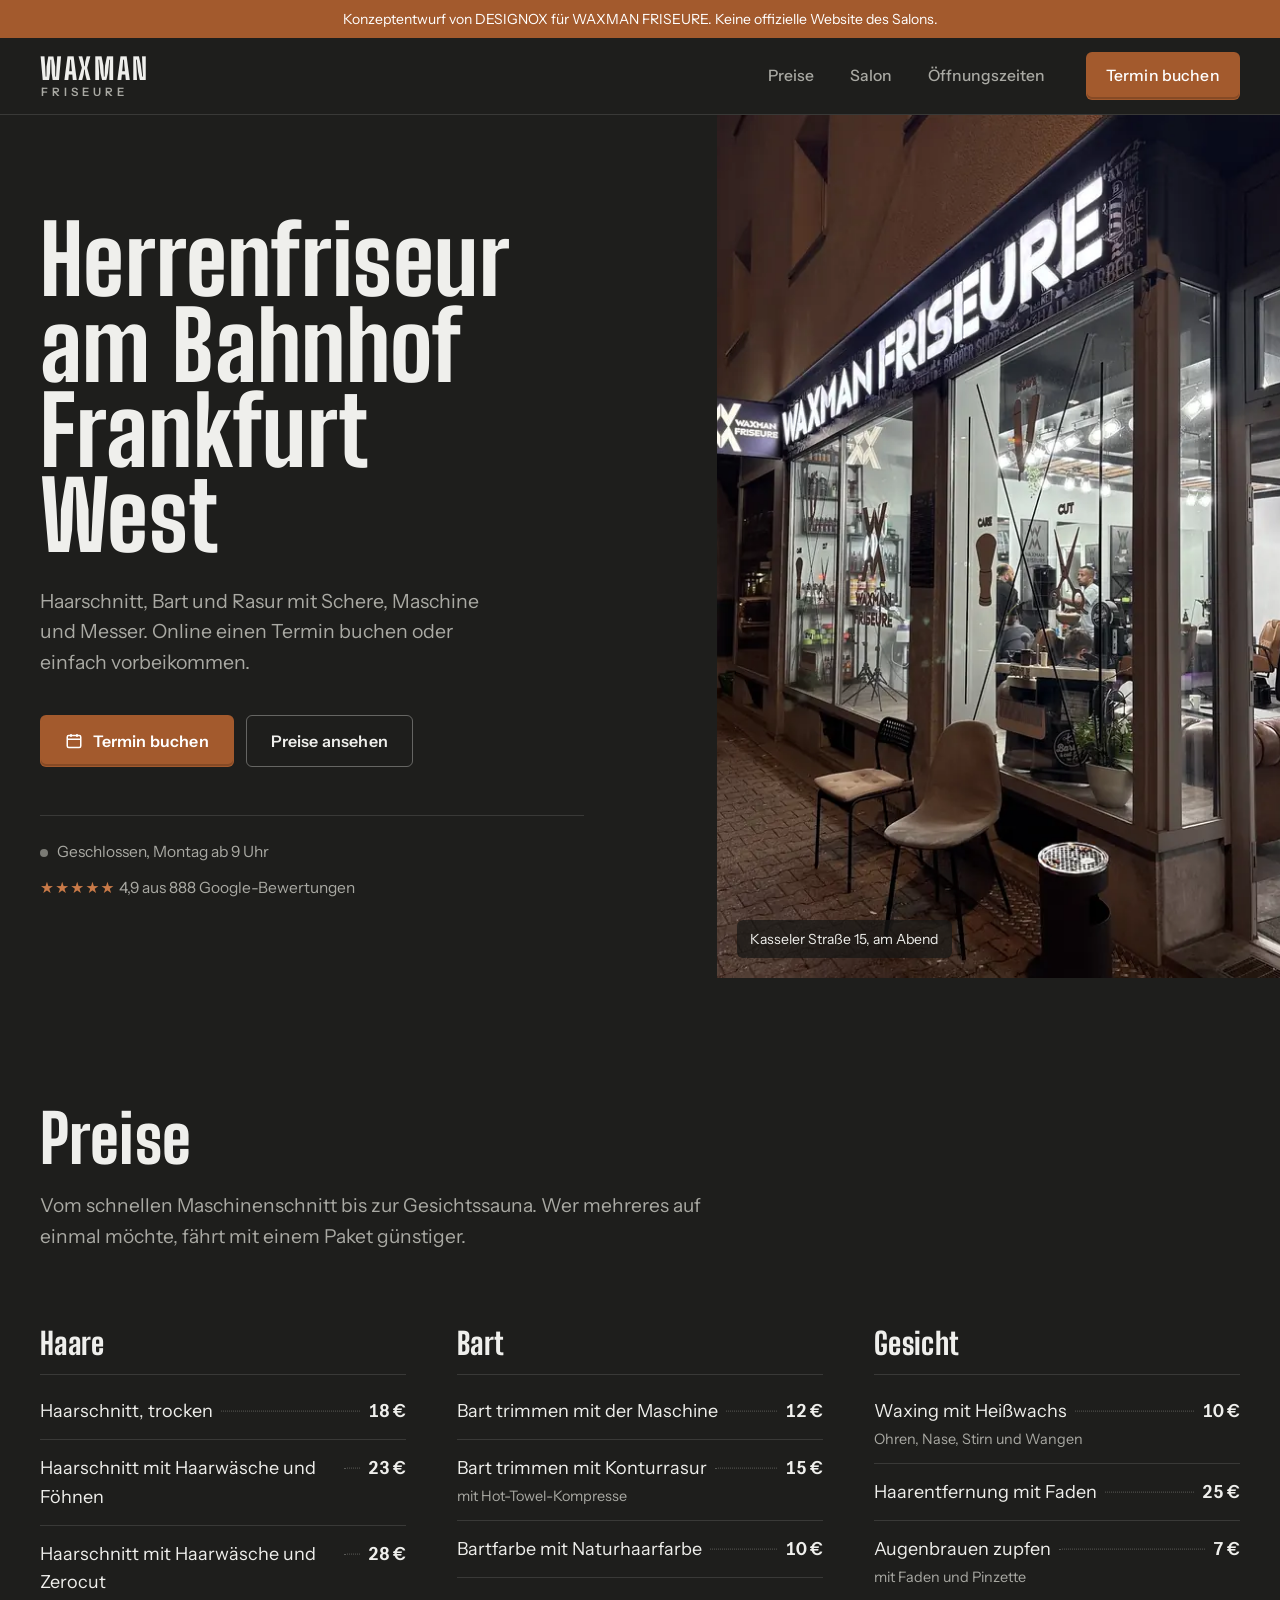
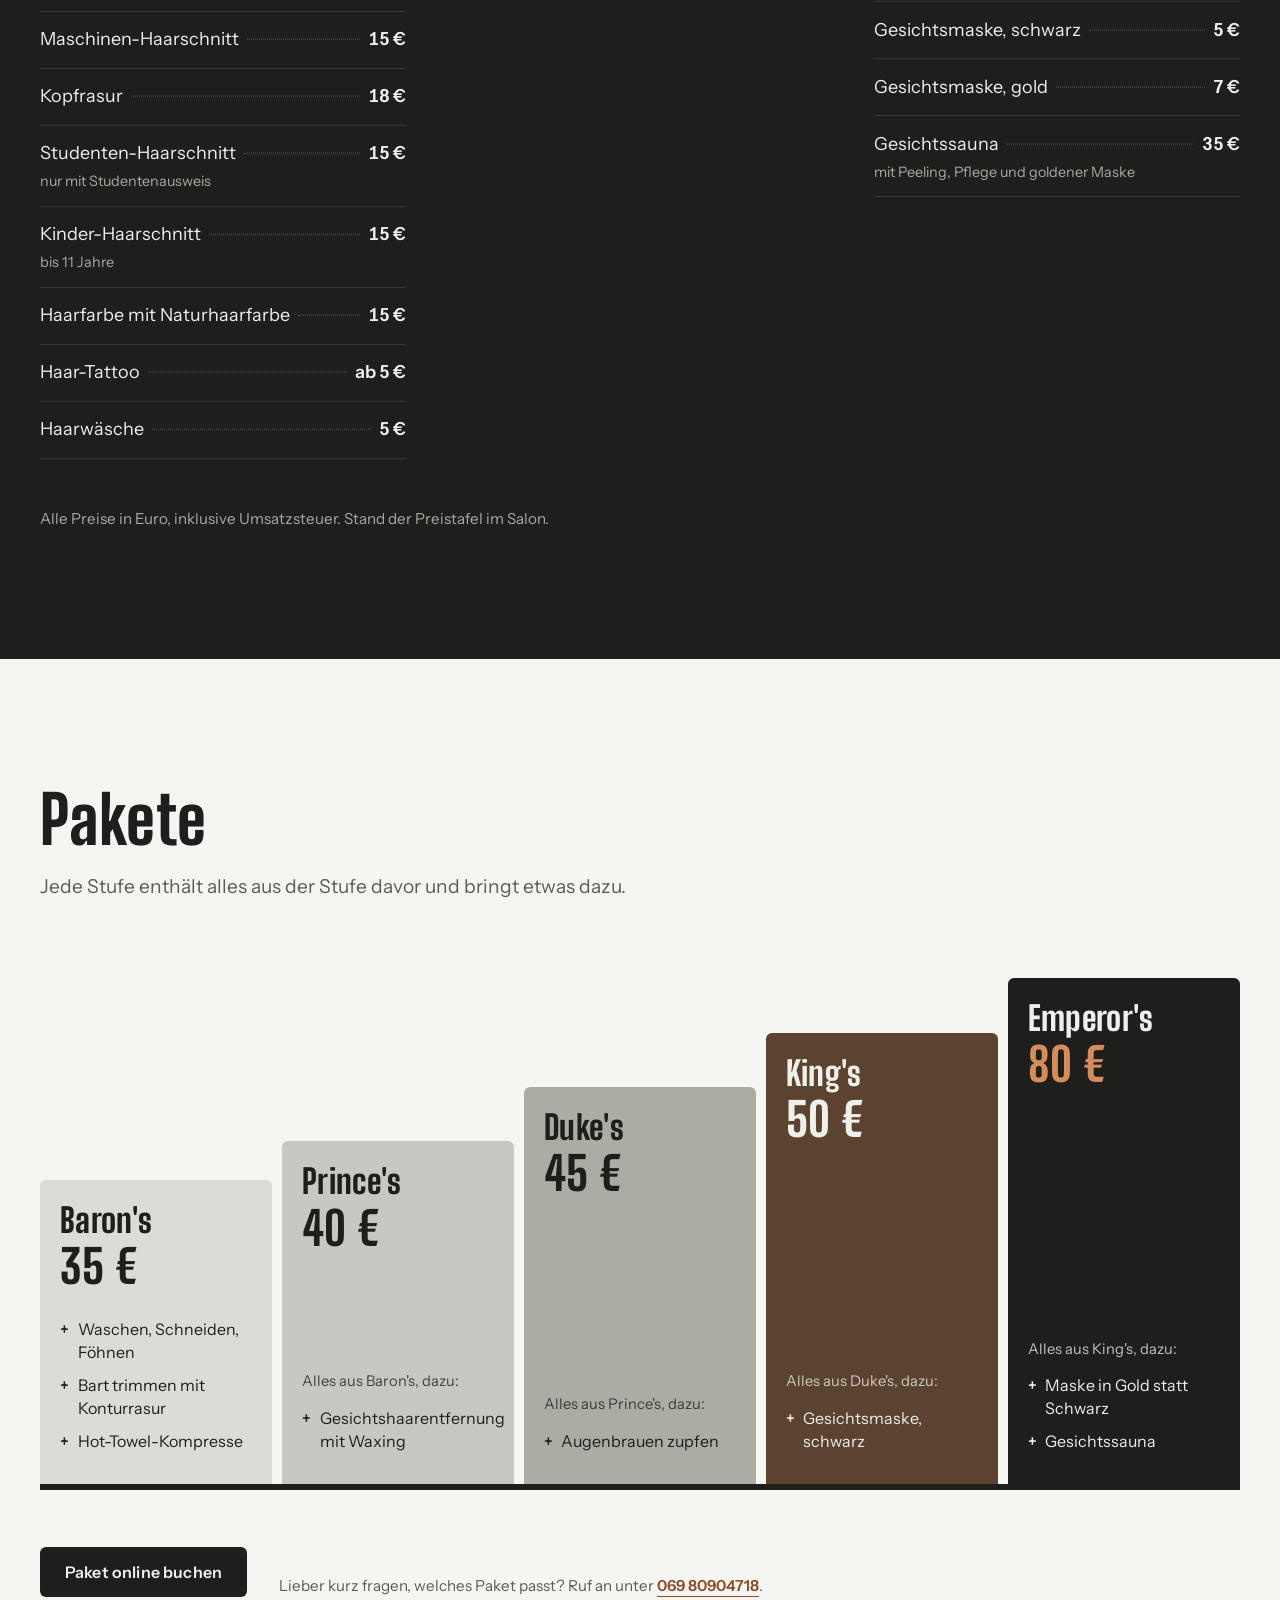
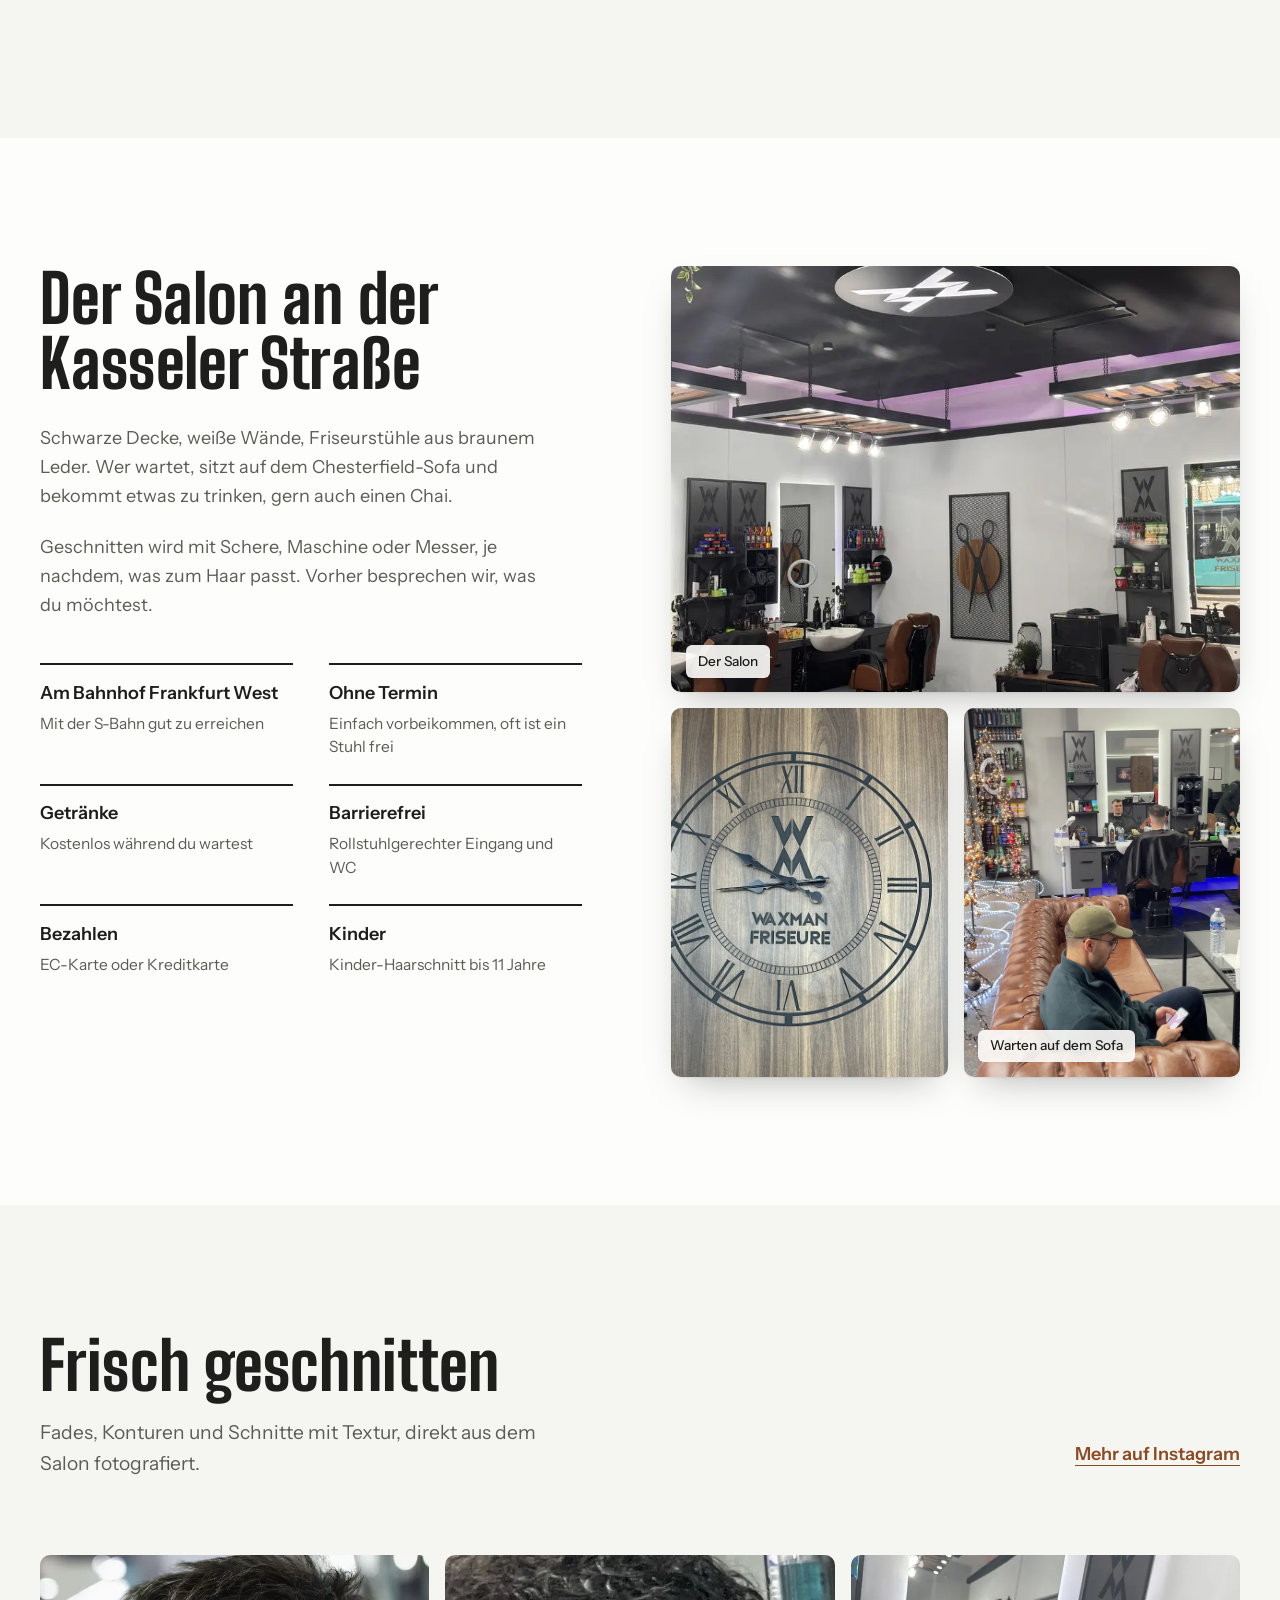
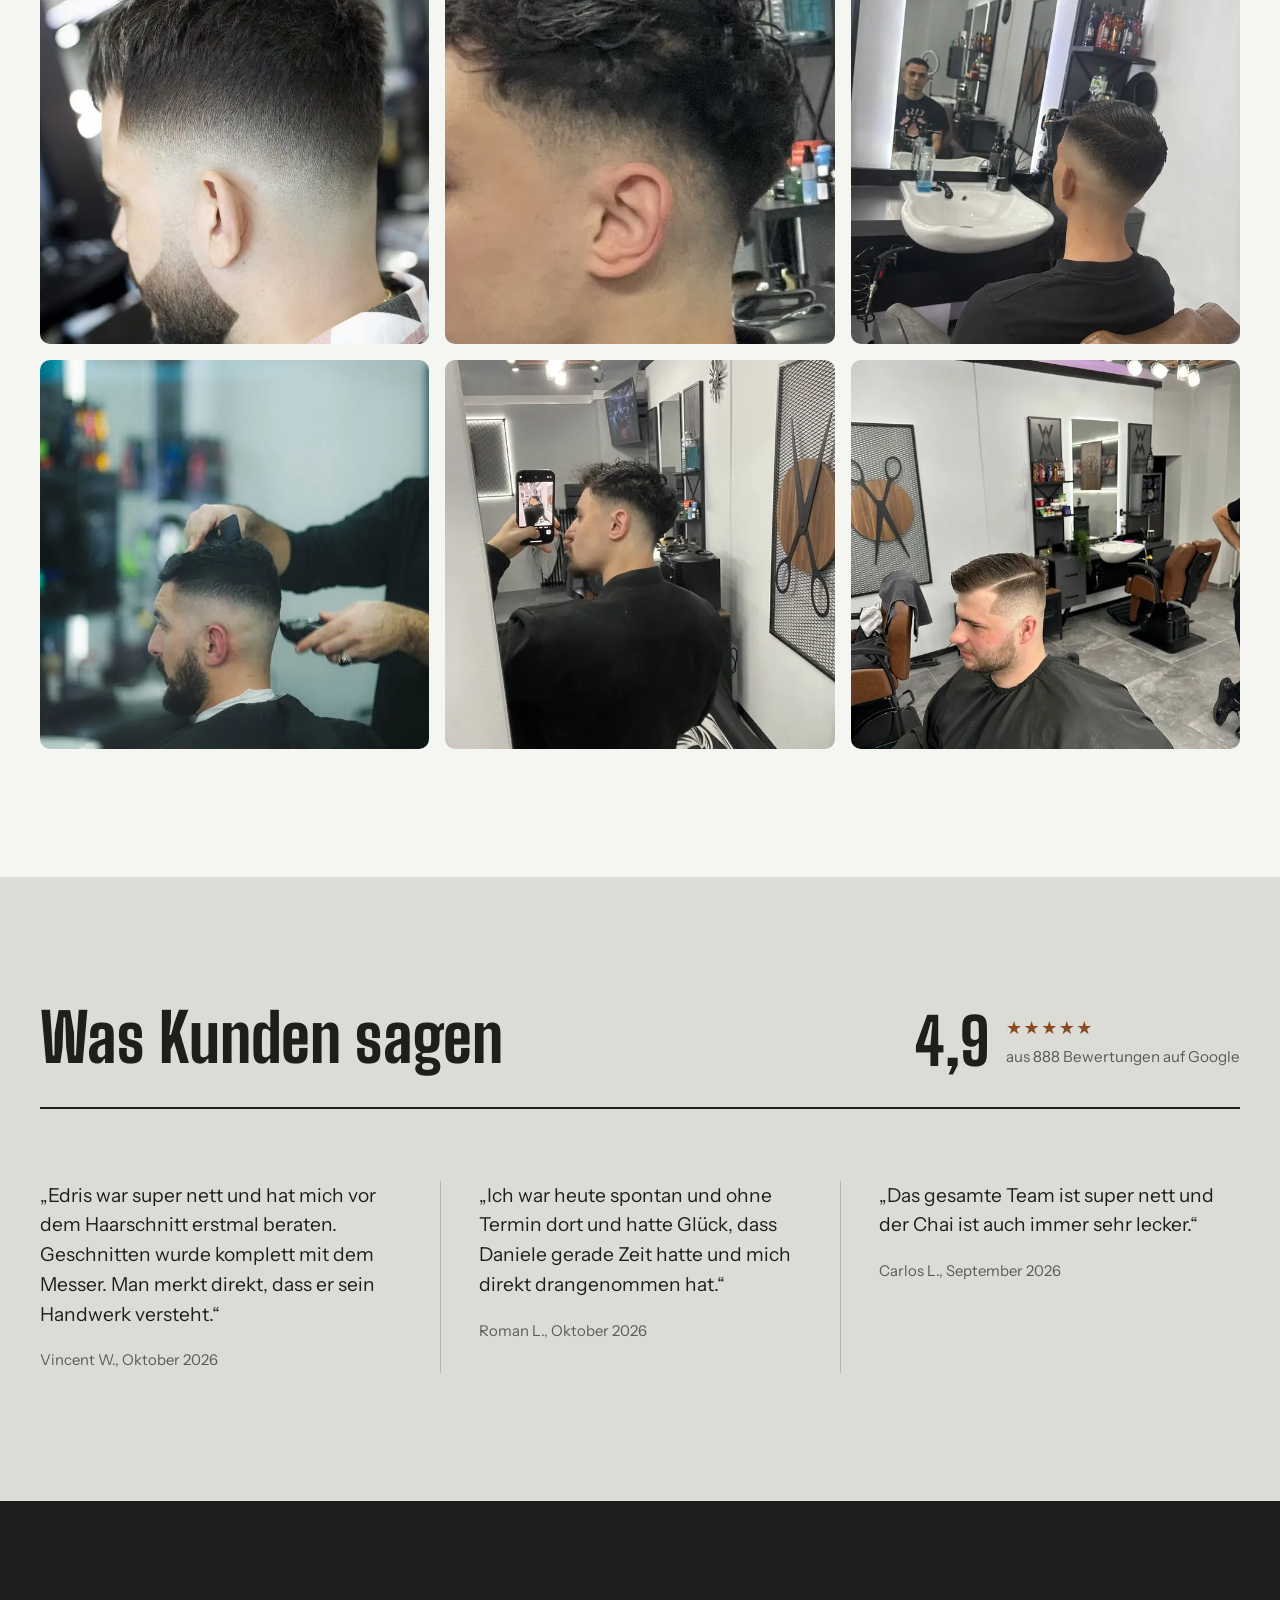
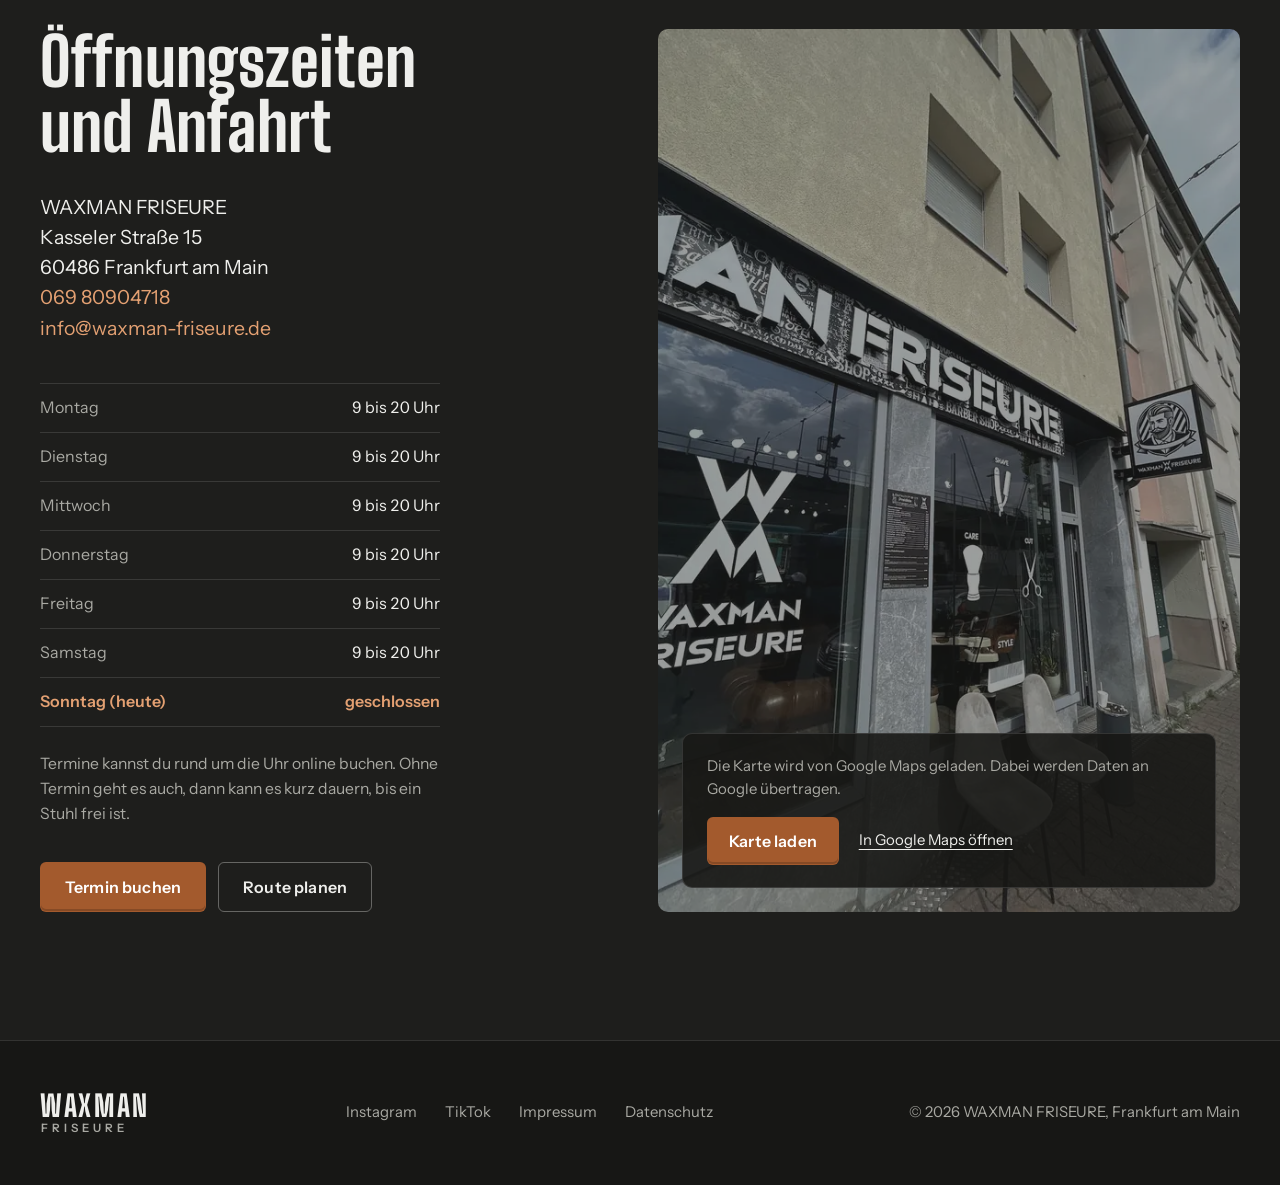
==== demos/waxman-friseure/index.html @ 52b5c256 "Add WAXMAN FRISEURE demo and route its Vercel domain Static concept site for WAXMAN FRISEURE, a men'" ====
<!doctype html>
<html lang="de">
<head>
<meta charset="utf-8">
<meta name="viewport" content="width=device-width, initial-scale=1">
<title>WAXMAN FRISEURE | Herrenfriseur am Bahnhof Frankfurt West</title>
<meta name="description" content="Herrenfriseur am Bahnhof Frankfurt West, Kasseler Straße 15: Haarschnitt, Bart und Rasur. Mo bis Sa 9 bis 20 Uhr, online buchen oder einfach vorbeikommen.">
<meta name="robots" content="noindex, nofollow">
<link rel="canonical" href="https://designox-waxman-friseure.vercel.app/">
<meta property="og:type" content="website">
<meta property="og:site_name" content="WAXMAN FRISEURE">
<meta property="og:locale" content="de_DE">
<meta property="og:url" content="https://designox-waxman-friseure.vercel.app/">
<meta property="og:title" content="WAXMAN FRISEURE Frankfurt">
<meta property="og:description" content="Herrenfriseur am Bahnhof Frankfurt West. Haarschnitt, Bart und Rasur, Mo bis Sa 9 bis 20 Uhr.">
<meta property="og:image" content="https://designox-waxman-friseure.vercel.app/img/og-image.jpg">
<meta property="og:image:width" content="1200">
<meta property="og:image:height" content="630">
<meta property="og:image:alt" content="Innenraum des Salons mit schwarzer Decke, weißen Wänden und Friseurstühlen aus braunem Leder">
<meta name="twitter:card" content="summary_large_image">
<meta name="twitter:title" content="WAXMAN FRISEURE Frankfurt">
<meta name="twitter:description" content="Herrenfriseur am Bahnhof Frankfurt West. Haarschnitt, Bart und Rasur, Mo bis Sa 9 bis 20 Uhr.">
<meta name="twitter:image" content="https://designox-waxman-friseure.vercel.app/img/og-image.jpg">
<meta name="theme-color" content="#1e1e1c">
<meta name="format-detection" content="telephone=yes">
<link rel="icon" href="data:image/svg+xml,%3Csvg xmlns='http://www.w3.org/2000/svg' viewBox='0 0 64 64'%3E%3Crect width='64' height='64' rx='10' fill='%231e1e1c'/%3E%3Cpath d='M14 18l9 28 9-22 9 22 9-28' fill='none' stroke='%23fdfdfb' stroke-width='5' stroke-linejoin='round'/%3E%3C/svg%3E">
<link rel="preload" as="image" type="image/webp" imagesrcset="img/hero-700.webp 700w, img/hero.webp 1200w" imagesizes="(max-width: 980px) 100vw, 46vw" fetchpriority="high">
<link rel="preload" href="fonts/big-shoulders-display-latin.woff2" as="font" type="font/woff2" crossorigin>
<link rel="preload" href="fonts/instrument-sans-latin.woff2" as="font" type="font/woff2" crossorigin>
<link rel="stylesheet" href="fonts/fonts.css">
<script type="application/ld+json">
{
  "@context": "https://schema.org",
  "@type": "HairSalon",
  "@id": "https://designox-waxman-friseure.vercel.app/#salon",
  "name": "WAXMAN FRISEURE",
  "description": "Herrenfriseur am Bahnhof Frankfurt West: Haarschnitt, Bart, Rasur und Gesichtspflege.",
  "url": "https://designox-waxman-friseure.vercel.app/",
  "image": [
    "https://designox-waxman-friseure.vercel.app/img/og-image.jpg",
    "https://designox-waxman-friseure.vercel.app/img/hero.jpg",
    "https://designox-waxman-friseure.vercel.app/img/salon.jpg"
  ],
  "telephone": "+49 69 80904718",
  "email": "info@waxman-friseure.de",
  "priceRange": "5-80 €",
  "currenciesAccepted": "EUR",
  "paymentAccepted": "EC-Karte, Kreditkarte",
  "address": {
    "@type": "PostalAddress",
    "streetAddress": "Kasseler Straße 15",
    "postalCode": "60486",
    "addressLocality": "Frankfurt am Main",
    "addressRegion": "Hessen",
    "addressCountry": "DE"
  },
  "geo": {
    "@type": "GeoCoordinates",
    "latitude": 50.1190004,
    "longitude": 8.6408383
  },
  "hasMap": "https://www.google.com/maps/search/?api=1&query=WAXMAN%20FRISEURE%20Frankfurt&query_place_id=ChIJjbddt_gJvUcRUvY_NK0J-Qg",
  "sameAs": [
    "https://www.instagram.com/waxman_friseure_ffm",
    "https://www.tiktok.com/@waxman.friseure"
  ],
  "potentialAction": {
    "@type": "ReserveAction",
    "target": "https://buchung.treatwell.de/ort/462765/menue/",
    "name": "Termin buchen"
  },
  "openingHoursSpecification": [
    {
      "@type": "OpeningHoursSpecification",
      "dayOfWeek": ["Monday", "Tuesday", "Wednesday", "Thursday", "Friday", "Saturday"],
      "opens": "09:00",
      "closes": "20:00"
    }
  ],
  "amenityFeature": [
    { "@type": "LocationFeatureSpecification", "name": "Rollstuhlgerechter Eingang", "value": true },
    { "@type": "LocationFeatureSpecification", "name": "Rollstuhlgerechtes WC", "value": true },
    { "@type": "LocationFeatureSpecification", "name": "Kostenlose Getränke", "value": true }
  ],
  "hasOfferCatalog": {
    "@type": "OfferCatalog",
    "name": "Pakete",
    "itemListElement": [
      { "@type": "Offer", "name": "Baron's", "price": "35.00", "priceCurrency": "EUR", "description": "Waschen, Schneiden, Föhnen, Bart trimmen mit Konturrasur, Hot-Towel-Kompresse" },
      { "@type": "Offer", "name": "Prince's", "price": "40.00", "priceCurrency": "EUR", "description": "Baron's und Gesichtshaarentfernung mit Waxing" },
      { "@type": "Offer", "name": "Duke's", "price": "45.00", "priceCurrency": "EUR", "description": "Prince's und Augenbrauen zupfen" },
      { "@type": "Offer", "name": "King's", "price": "50.00", "priceCurrency": "EUR", "description": "Duke's und Gesichtsmaske schwarz" },
      { "@type": "Offer", "name": "Emperor's", "price": "80.00", "priceCurrency": "EUR", "description": "King's mit goldener Gesichtsmaske und Gesichtssauna" }
    ]
  }
}
</script>
<style>
:root{
  --black:#1e1e1c;      /* matte Decke und Theke */
  --black-2:#292926;
  --black-deep:#171715;
  --wall:#f5f5f2;       /* weiße Wände */
  --white:#fdfdfb;
  --tile:#dcdcd7;       /* Betonfliesen am Boden */
  --tile-2:#c8c8c2;
  --tile-3:#acaca5;
  --walnut:#5b4330;     /* Holzuhr an der Wand */
  --cognac:#a35a2d;     /* Lederstühle */
  --cognac-hover:#8e4d25;
  --cognac-text:#8a4a22;
  --text:#1e1e1c;
  --muted:#5c5c57;
  --on-dark:#efefec;
  --on-dark-muted:#a9a9a3;
  --line:rgba(30,30,28,.13);
  --line-dark:rgba(239,239,236,.13);

  --r:6px; --r-l:10px;
  --wrap:1200px;
  --header:76px;
  --shadow-photo:0 1px 2px rgba(20,20,18,.06),0 16px 36px -16px rgba(20,20,18,.34);

  --display:"Big Shoulders Display","Arial Narrow","Roboto Condensed",sans-serif;
  --sans:"Instrument Sans",system-ui,-apple-system,"Segoe UI",sans-serif;
}
*,*::before,*::after{box-sizing:border-box}
html{scroll-behavior:smooth;-webkit-text-size-adjust:100%}
@media (prefers-reduced-motion:reduce){html{scroll-behavior:auto}}
[id]{scroll-margin-top:var(--header)}
body{margin:0;background:var(--wall);color:var(--text);font-family:var(--sans);font-size:1.125rem;line-height:1.6;-webkit-font-smoothing:antialiased;-moz-osx-font-smoothing:grayscale;text-rendering:optimizeLegibility}
img{display:block;max-width:100%;height:auto}
picture{display:contents}
a{color:inherit}
:focus-visible{outline:2px solid var(--cognac);outline-offset:3px;border-radius:3px}
main:focus{outline:none}
.wrap{width:min(var(--wrap),100% - 2.5rem);margin-inline:auto}
h1,h2,h3{font-family:var(--display);font-weight:800;margin:0;text-wrap:balance}
h2{font-size:clamp(2.75rem,5.2vw,4.25rem);line-height:.98;letter-spacing:.002em}
h3{font-size:1.9rem;line-height:1;letter-spacing:.01em}
p{margin:0;text-wrap:pretty}
.skip{position:absolute;left:-999px;top:0;background:var(--cognac);color:#fff;padding:.6rem 1rem;z-index:100;border-radius:var(--r)}
.skip:focus{left:1rem;top:1rem}

/* Buttons */
.btn{display:inline-flex;align-items:center;justify-content:center;min-height:48px;gap:.6rem;font:600 1rem/1 var(--sans);letter-spacing:.01em;padding:1rem 1.5rem;border-radius:var(--r);text-decoration:none;border:1px solid transparent;cursor:pointer;transition:background-color .2s,border-color .2s}
.btn svg{width:18px;height:18px;flex:none}
.btn:active{transform:translateY(1px)}
.btn-cognac{background:var(--cognac);color:#fff;box-shadow:inset 0 -2px 0 rgba(0,0,0,.18)}
.btn-cognac:hover{background:var(--cognac-hover)}
.btn-line{border-color:rgba(239,239,236,.34);color:var(--on-dark)}
.btn-line:hover{border-color:rgba(239,239,236,.75);background:rgba(255,255,255,.05)}
.btn-dark{background:var(--black);color:var(--on-dark)}
.btn-dark:hover{background:var(--black-2)}

/* Header */
.site-header{position:sticky;top:0;z-index:50;background:var(--black);color:var(--on-dark);border-bottom:1px solid var(--line-dark)}
.site-header .wrap{display:flex;align-items:center;justify-content:space-between;gap:1rem;height:var(--header)}
.wordmark{display:inline-flex;flex-direction:column;justify-content:center;min-height:48px;text-decoration:none;line-height:1}
.wordmark b{font-family:var(--display);font-weight:800;font-size:1.85rem;letter-spacing:.09em}
.wordmark span{font-size:.72rem;font-weight:600;letter-spacing:.34em;color:var(--on-dark-muted);margin-top:.2rem;padding-left:.1em}
.nav{display:flex;align-items:center;gap:2.25rem}
.nav a{text-decoration:none;font-weight:500;font-size:.98rem;color:var(--on-dark-muted);transition:color .2s}
.nav a:hover{color:var(--on-dark)}
.nav .btn{color:#fff;padding:.8rem 1.2rem;margin-left:.3rem}
.menu-toggle{display:none;background:none;border:1px solid rgba(239,239,236,.34);color:var(--on-dark);font:500 1rem var(--sans);padding:.55rem 1rem;border-radius:var(--r);cursor:pointer}

/* Hero */
.hero{background:var(--black);color:var(--on-dark);overflow:hidden}
.hero-grid{display:grid;grid-template-columns:1.12fr .88fr;min-height:min(calc(100vh - var(--header)),820px)}
.hero-copy{display:flex;flex-direction:column;justify-content:center;padding:clamp(4rem,8vw,7rem) clamp(1.25rem,5vw,4.5rem) clamp(3.5rem,6vw,5rem) max(1.25rem,calc((100vw - var(--wrap))/2))}
.hero h1{font-size:clamp(3.6rem,7.4vw,6.6rem);line-height:.9;letter-spacing:.004em;max-width:11ch}
.hero-lead{color:var(--on-dark-muted);font-size:1.22rem;line-height:1.55;max-width:34ch;margin-top:1.75rem}
.hero-actions{display:flex;flex-wrap:wrap;gap:.75rem;margin-top:2.4rem}
.hero-meta{display:flex;flex-wrap:wrap;gap:.7rem 2rem;font-size:.97rem;color:var(--on-dark-muted);margin-top:3rem;padding-top:1.5rem;border-top:1px solid var(--line-dark);max-width:34rem}
.status{display:inline-flex;align-items:center;gap:.55rem}
.status::before{content:"";width:8px;height:8px;border-radius:50%;background:#7b7b75}
.status.is-open::before{background:#86c67f;box-shadow:0 0 0 4px rgba(134,198,127,.16)}
.stars{color:#c97a48;letter-spacing:.08em}
.hero-media{position:relative;margin:0;min-height:460px}
.hero-media img{position:absolute;inset:0;width:100%;height:100%;object-fit:cover;object-position:50% 45%}
.hero-media figcaption{position:absolute;left:1.25rem;bottom:1.25rem;z-index:1;background:rgba(23,23,21,.72);color:var(--on-dark);font-size:.875rem;padding:.5rem .85rem;border-radius:var(--r)}
@media (prefers-reduced-motion:no-preference){
  .hero-media img{animation:reveal 1.2s cubic-bezier(.2,.7,.1,1) both}
  @keyframes reveal{from{clip-path:inset(100% 0 0 0)}to{clip-path:inset(0 0 0 0)}}
}

/* Sections */
.section{padding-block:clamp(5.5rem,10vw,8.5rem)}
.section-head{max-width:44rem;margin-bottom:clamp(3rem,6vw,4.75rem)}
.section-head p{color:var(--muted);font-size:1.2rem;line-height:1.6;margin-top:1.2rem;max-width:40em}

/* Preise: wie die Preistafel vor der Tür */
.preise{background:var(--black);color:var(--on-dark)}
.preise .section-head p{color:var(--on-dark-muted)}
.board{display:grid;grid-template-columns:repeat(3,1fr);gap:3rem clamp(2rem,4vw,3.75rem)}
.board h3{padding-bottom:1rem;border-bottom:1px solid var(--line-dark);margin-bottom:.5rem}
.board ul{list-style:none;margin:0;padding:0}
.board li{padding:.85rem 0;border-bottom:1px solid var(--line-dark)}
.item{display:flex;align-items:baseline;gap:.5rem}
.item .dots{flex:1;border-bottom:1px dotted rgba(239,239,236,.28);transform:translateY(-.3em);min-width:1rem}
.item .price{font-variant-numeric:tabular-nums;font-weight:600;white-space:nowrap}
.board small{display:block;color:var(--on-dark-muted);font-size:.9rem;line-height:1.45;margin-top:.2rem}
.board-note{color:var(--on-dark-muted);font-size:.95rem;margin-top:3rem;max-width:60ch}

/* Pakete: jede Stufe bringt etwas dazu */
.ladder{list-style:none;margin:0;padding:0;display:grid;grid-template-columns:repeat(5,minmax(0,1fr));gap:.6rem;align-items:end;border-bottom:6px solid var(--black)}
.step{display:flex;flex-direction:column;min-height:calc(18rem + var(--i) * 3.4rem);padding:1.5rem 1.25rem 1.6rem;border-radius:var(--r) var(--r) 0 0;background:var(--bg);color:var(--fg,var(--text))}
.step:nth-child(1){--i:0;--bg:var(--tile)}
.step:nth-child(2){--i:1;--bg:var(--tile-2)}
.step:nth-child(3){--i:2;--bg:var(--tile-3)}
.step:nth-child(4){--i:3;--bg:var(--walnut);--fg:var(--on-dark)}
.step:nth-child(5){--i:4;--bg:var(--black);--fg:var(--on-dark)}
.step h3{font-size:2.1rem}
.step .amount{font-family:var(--display);font-weight:800;font-size:2.9rem;line-height:1;margin-top:.35rem;font-variant-numeric:tabular-nums}
.step:nth-child(5) .amount{color:#d58b5a}
.step .base{font-size:.92rem;line-height:1.45;margin-top:auto;padding-top:1.5rem;opacity:.78}
.step ul{list-style:none;margin:.6rem 0 0;padding:0;font-size:1rem;line-height:1.45;hyphens:auto;-webkit-hyphens:auto}
.step .amount + ul{margin-top:auto;padding-top:1.5rem}
.step li{padding:.3rem 0 .3rem 1.1rem;position:relative}
.step li::before{content:"+";position:absolute;left:0;font-weight:600}
.pakete-note{color:var(--muted);font-size:.95rem;margin-top:1.75rem;max-width:62ch}
.pakete-cta{display:flex;flex-wrap:wrap;align-items:center;gap:1rem 2rem;margin-top:2.75rem}

/* Salon */
.salon{background:var(--white)}
.salon-grid{display:grid;grid-template-columns:1fr 1.05fr;gap:clamp(3rem,7vw,6rem);align-items:start}
.salon-text{position:sticky;top:calc(var(--header) + 2.5rem)}
.salon-text > p{color:var(--muted);max-width:48ch;margin-top:1.4rem}
.salon-text > h2 + p{margin-top:1.75rem}
.facts{display:grid;grid-template-columns:1fr 1fr;gap:1.6rem 2.25rem;margin:2.75rem 0 0}
.facts div{border-top:2px solid var(--black);padding-top:.85rem}
.facts dt{font-weight:600}
.facts dd{margin:.25rem 0 0;color:var(--muted);font-size:.97rem;line-height:1.5}
.collage{display:grid;grid-template-columns:1fr 1fr;gap:1rem}
.collage figure{margin:0;border-radius:var(--r-l);overflow:hidden;position:relative;box-shadow:var(--shadow-photo)}
.collage img{width:100%;height:100%;object-fit:cover}
.collage .wide{grid-column:1/-1;aspect-ratio:4/3}
.collage .tall{aspect-ratio:3/4}
.collage figcaption{position:absolute;left:.9rem;bottom:.9rem;background:rgba(253,253,251,.9);font-size:.85rem;font-weight:500;padding:.35rem .75rem;border-radius:var(--r)}

/* Schnitte */
.schnitte .section-head{display:flex;flex-wrap:wrap;justify-content:space-between;align-items:flex-end;gap:1.5rem 3rem;max-width:none}
.schnitte .section-head > div{max-width:40rem}
.cuts{list-style:none;margin:0;padding:0;display:grid;grid-template-columns:repeat(3,1fr);gap:1rem}
.cuts li{border-radius:var(--r-l);overflow:hidden;aspect-ratio:1;background:var(--tile)}
.cuts img{width:100%;height:100%;object-fit:cover}
.text-link{display:inline-flex;align-items:center;min-height:48px;font-weight:600;color:var(--cognac-text);text-underline-offset:5px}

/* Kunden */
.kunden{background:var(--tile)}
.reviews-top{display:flex;flex-wrap:wrap;justify-content:space-between;align-items:flex-end;gap:2rem;margin-bottom:clamp(3rem,6vw,4.5rem);padding-bottom:2.25rem;border-bottom:2px solid var(--black)}
.rating{display:flex;align-items:center;gap:1rem}
.rating-score{font-family:var(--display);font-weight:800;font-size:4rem;line-height:.9}
.rating small{display:block;color:var(--muted);font-size:.95rem;margin-top:.15rem}
.kunden .stars{color:var(--cognac-text)}
.quotes{display:grid;grid-template-columns:repeat(3,1fr);gap:0;margin:0;padding:0;list-style:none}
.quotes li{padding:0 clamp(1.5rem,3vw,2.5rem)}
.quotes li:first-child{padding-left:0}
.quotes li:last-child{padding-right:0}
.quotes li + li{border-left:1px solid rgba(30,30,28,.2)}
.quotes figure{margin:0}
.quotes blockquote{margin:0;font-size:1.2rem;line-height:1.55}
.quotes figcaption{margin-top:1.25rem;color:var(--muted);font-size:.93rem}

/* Besuch */
.besuch{background:var(--black);color:var(--on-dark)}
.besuch-grid{display:grid;grid-template-columns:1fr 1.1fr;gap:clamp(3rem,7vw,6rem);align-items:stretch}
.besuch h2{margin-bottom:2rem}
.addr{font-size:1.22rem;font-style:normal;line-height:1.55}
.addr a{color:#e3a072;text-decoration:none;display:inline-block}
.addr a:hover{text-decoration:underline;text-underline-offset:4px}
.hours{width:100%;max-width:25rem;border-collapse:collapse;margin:2.5rem 0 1.5rem;font-size:1rem}
.hours th{text-align:left;font-weight:400;color:var(--on-dark-muted);padding:.7rem 0}
.hours td{text-align:right;padding:.7rem 0;font-variant-numeric:tabular-nums}
.hours tr{border-bottom:1px solid var(--line-dark)}
.hours tr:first-child{border-top:1px solid var(--line-dark)}
.hours tr.today th,.hours tr.today td{color:#e3a072;font-weight:600}
.hint{color:var(--on-dark-muted);max-width:42ch;font-size:.98rem}
.besuch .hero-actions{margin-top:2.25rem}
.map{position:relative;border-radius:var(--r-l);overflow:hidden;min-height:460px;background:var(--black-2)}
.map img{position:absolute;inset:0;width:100%;height:100%;object-fit:cover;opacity:.55}
.map-consent{position:absolute;inset:auto 1.5rem 1.5rem 1.5rem;background:rgba(23,23,21,.88);border:1px solid var(--line-dark);border-radius:var(--r-l);padding:1.35rem 1.5rem;display:grid;gap:1rem}
.map-consent p{font-size:.93rem;line-height:1.55;color:var(--on-dark-muted)}
.map-consent .row{display:flex;flex-wrap:wrap;gap:1rem 1.25rem;align-items:center}
.map-consent .btn{padding:.85rem 1.3rem}
.map-consent a:not(.btn){font-size:.93rem;color:var(--on-dark);text-underline-offset:4px}
.map iframe{position:absolute;inset:0;width:100%;height:100%;border:0}

/* Footer */
.site-footer{background:var(--black-deep);color:var(--on-dark-muted);padding:3rem 0;font-size:.93rem;border-top:1px solid var(--line-dark)}
.site-footer .wrap{display:flex;flex-wrap:wrap;justify-content:space-between;align-items:center;gap:1.25rem 2.5rem}
.site-footer nav{display:flex;flex-wrap:wrap;gap:1.75rem}
.site-footer a{text-decoration:none;transition:color .2s}
.site-footer a:hover{color:var(--on-dark)}
.site-footer .wordmark{color:var(--on-dark)}

.mobile-bar,.nav-backdrop{display:none}
.demo-note{background:var(--cognac);color:#fff;font-size:.875rem;line-height:1.45;text-align:center;padding:.55rem 1.25rem}

/* Responsive */
@media (max-width:980px){
  .hero-grid{grid-template-columns:1fr;min-height:0}
  .hero-copy{padding:3.5rem 1.25rem 3rem}
  .hero-media{min-height:0;aspect-ratio:4/5;max-height:640px}
  .board{grid-template-columns:1fr 1fr}
  .ladder{grid-template-columns:1fr;gap:.6rem;border-bottom:0}
  .step{min-height:0;border-radius:var(--r);display:grid;grid-template-columns:1fr auto;column-gap:1.5rem;align-items:baseline}
  .step .amount{margin-top:0;font-size:2.4rem;grid-column:2;grid-row:1}
  .step h3{grid-column:1;grid-row:1}
  .step .base,.step ul{grid-column:1/-1}
  .step .base{margin-top:.5rem;padding-top:0;order:3}
  .step .amount + ul{padding-top:0}
  .salon-grid,.besuch-grid{grid-template-columns:1fr}
  .salon-text{position:static}
  .quotes{grid-template-columns:1fr;max-width:40rem}
  .quotes li,.quotes li:first-child,.quotes li:last-child{padding:2rem 0}
  .quotes li:first-child{padding-top:0}
  .quotes li + li{border-left:0;border-top:1px solid rgba(30,30,28,.2)}
}
@media (max-width:760px){
  :root{--header:68px}
  .site-header .wrap{position:relative;z-index:2}
  .wordmark b{font-size:1.65rem}
  .menu-toggle{display:inline-flex;align-items:center;justify-content:center;min-height:48px;min-width:48px;padding:0 1.15rem}

  /* Menü als Bottom Sheet */
  .nav{position:fixed;left:0;right:0;bottom:0;top:auto;z-index:2;display:flex;flex-direction:column;align-items:stretch;gap:0;background:var(--black);padding:.75rem 1.25rem calc(1.25rem + env(safe-area-inset-bottom));border-radius:16px 16px 0 0;border-top:1px solid var(--line-dark);box-shadow:0 -24px 48px -16px rgba(0,0,0,.55);transform:translateY(105%);visibility:hidden;transition:transform .28s cubic-bezier(.2,.7,.1,1),visibility 0s linear .28s}
  .nav.is-open{transform:none;visibility:visible;transition:transform .28s cubic-bezier(.2,.7,.1,1)}
  .nav::before{content:"";width:40px;height:4px;border-radius:2px;background:rgba(239,239,236,.25);margin:0 auto .5rem}
  .nav a{display:flex;align-items:center;min-height:56px;font-size:1.1rem;color:var(--on-dark);border-bottom:1px solid var(--line-dark)}
  .nav .btn{min-height:56px;margin:1.25rem 0 0;border-bottom:0;color:#fff;font-size:1.05rem}
  .nav-backdrop{display:block;position:fixed;inset:0;z-index:1;background:rgba(10,10,9,.55);opacity:0;visibility:hidden;transition:opacity .25s,visibility 0s linear .25s}
  body.nav-open .nav-backdrop{opacity:1;visibility:visible;transition:opacity .25s}

  /* Schnellleiste unten, erscheint nach dem Hero */
  .mobile-bar{display:flex;gap:.6rem;position:fixed;left:0;right:0;bottom:0;z-index:45;padding:.6rem .75rem calc(.6rem + env(safe-area-inset-bottom));background:rgba(23,23,21,.97);border-top:1px solid var(--line-dark);transform:translateY(110%);visibility:hidden;transition:transform .25s ease,visibility 0s linear .25s}
  body.bar-on .mobile-bar{transform:none;visibility:visible;transition:transform .25s ease}
  body.nav-open .mobile-bar{transform:translateY(110%);visibility:hidden}
  .mobile-bar .btn-cognac{flex:1;min-height:52px}
  .mobile-bar-menu,.mobile-bar-call{min-height:52px;min-width:56px;padding:0 1rem;border-radius:var(--r);background:none;color:var(--on-dark);border:1px solid rgba(239,239,236,.34);font:500 1rem var(--sans);cursor:pointer;display:inline-flex;align-items:center;justify-content:center;text-decoration:none}
  .mobile-bar-call svg{width:20px;height:20px}

  /* Öffnung: Überschrift und eine Hauptaktion */
  .hero .btn-line{display:none}
  .hero-actions .btn{flex:1 1 100%}

  /* Preise und Bilder einspaltig */
  .board{grid-template-columns:1fr;gap:2.5rem}
  .facts{grid-template-columns:1fr}
  .cuts{grid-template-columns:1fr 1fr;gap:.6rem}
  .pakete-cta .btn,.besuch .btn{width:100%}

  /* Tippflächen mindestens 48 px */
  .addr a{display:inline-flex;align-items:center;min-height:48px}
  .map{min-height:400px}
  .map-consent a:not(.btn){display:inline-flex;align-items:center;min-height:48px}
  .site-footer{padding-bottom:calc(3rem + 72px + env(safe-area-inset-bottom))}
  .site-footer nav{gap:0 1.5rem}
  .site-footer nav a{display:inline-flex;align-items:center;min-height:48px}
}
@media (max-width:760px) and (prefers-reduced-motion:reduce){
  .nav,.nav.is-open,.nav-backdrop,.mobile-bar{transition:none}
}
@media (max-width:520px){
  body{font-size:1.0625rem}
  .section{padding-block:4.5rem}
  .hero h1{font-size:3.5rem}
  .hero-lead,.section-head p{font-size:1.125rem}
  .hero-meta{margin-top:2.25rem}
  .map-consent{inset:auto 1rem 1rem 1rem;padding:1.2rem}
}
</style>
</head>
<body>
<a class="skip" href="#inhalt">Zum Inhalt springen</a>
<div class="demo-note" role="note">Konzeptentwurf von DESIGNOX für WAXMAN FRISEURE. Keine offizielle Website des Salons.</div>

<header class="site-header">
  <div class="nav-backdrop" id="nav-backdrop"></div>
  <div class="wrap">
    <a class="wordmark" href="#top" aria-label="WAXMAN FRISEURE, zur Startseite"><b>WAXMAN</b><span>FRISEURE</span></a>
    <button class="menu-toggle" type="button" aria-expanded="false" aria-controls="nav">Menü</button>
    <nav class="nav" id="nav" aria-label="Hauptnavigation">
      <a href="#preise">Preise</a>
      <a href="#salon">Salon</a>
      <a href="#besuch">Öffnungszeiten</a>
      <a class="btn btn-cognac" href="https://buchung.treatwell.de/ort/462765/menue/" target="_blank" rel="noopener noreferrer">Termin buchen</a>
    </nav>
  </div>
</header>

<main id="inhalt" tabindex="-1">
  <section class="hero" id="top">
    <div class="hero-grid">
      <div class="hero-copy">
        <h1>Herrenfriseur am Bahnhof Frankfurt West</h1>
        <p class="hero-lead">Haarschnitt, Bart und Rasur mit Schere, Maschine und Messer. Online einen Termin buchen oder einfach vorbeikommen.</p>
        <div class="hero-actions">
          <a class="btn btn-cognac" href="https://buchung.treatwell.de/ort/462765/menue/" target="_blank" rel="noopener noreferrer">
            <svg viewBox="0 0 24 24" fill="none" stroke="currentColor" stroke-width="2" aria-hidden="true"><rect x="3" y="4.5" width="18" height="16" rx="2"/><path d="M3 9.5h18M8 2.5v4M16 2.5v4"/></svg>
            Termin buchen
          </a>
          <a class="btn btn-line" href="#preise">Preise ansehen</a>
        </div>
        <div class="hero-meta">
          <span class="status" id="status">Mo bis Sa 9 bis 20 Uhr</span>
          <span><span class="stars" aria-hidden="true">★★★★★</span> 4,9 aus 888 Google-Bewertungen</span>
        </div>
      </div>
      <figure class="hero-media">
        <picture><source type="image/webp" srcset="img/hero-700.webp 700w, img/hero.webp 1200w" sizes="(max-width: 980px) 100vw, 46vw"><img src="img/hero.jpg" srcset="img/hero-700.jpg 700w, img/hero.jpg 1200w" sizes="(max-width: 980px) 100vw, 46vw" width="1200" height="1500" alt="Ladenfront von WAXMAN FRISEURE am Abend mit beleuchtetem Schriftzug und großen Schaufenstern" fetchpriority="high"></picture>
        <figcaption>Kasseler Straße 15, am Abend</figcaption>
      </figure>
    </div>
  </section>

  <section class="section preise" id="preise" aria-labelledby="preise-h">
    <div class="wrap">
      <div class="section-head">
        <h2 id="preise-h">Preise</h2>
        <p>Vom schnellen Maschinenschnitt bis zur Gesichtssauna. Wer mehreres auf einmal möchte, fährt mit einem Paket günstiger.</p>
      </div>
      <div class="board">
        <div>
          <h3>Haare</h3>
          <ul>
            <li><div class="item"><span>Haarschnitt, trocken</span><span class="dots"></span><span class="price">18 €</span></div></li>
            <li><div class="item"><span>Haarschnitt mit Haarwäsche und Föhnen</span><span class="dots"></span><span class="price">23 €</span></div></li>
            <li><div class="item"><span>Haarschnitt mit Haarwäsche und Zerocut</span><span class="dots"></span><span class="price">28 €</span></div></li>
            <li><div class="item"><span>Maschinen-Haarschnitt</span><span class="dots"></span><span class="price">15 €</span></div></li>
            <li><div class="item"><span>Kopfrasur</span><span class="dots"></span><span class="price">18 €</span></div></li>
            <li><div class="item"><span>Studenten-Haarschnitt</span><span class="dots"></span><span class="price">15 €</span></div><small>nur mit Studentenausweis</small></li>
            <li><div class="item"><span>Kinder-Haarschnitt</span><span class="dots"></span><span class="price">15 €</span></div><small>bis 11 Jahre</small></li>
            <li><div class="item"><span>Haarfarbe mit Naturhaarfarbe</span><span class="dots"></span><span class="price">15 €</span></div></li>
            <li><div class="item"><span>Haar-Tattoo</span><span class="dots"></span><span class="price">ab 5 €</span></div></li>
            <li><div class="item"><span>Haarwäsche</span><span class="dots"></span><span class="price">5 €</span></div></li>
          </ul>
        </div>
        <div>
          <h3>Bart</h3>
          <ul>
            <li><div class="item"><span>Bart trimmen mit der Maschine</span><span class="dots"></span><span class="price">12 €</span></div></li>
            <li><div class="item"><span>Bart trimmen mit Konturrasur</span><span class="dots"></span><span class="price">15 €</span></div><small>mit Hot-Towel-Kompresse</small></li>
            <li><div class="item"><span>Bartfarbe mit Naturhaarfarbe</span><span class="dots"></span><span class="price">10 €</span></div></li>
          </ul>
        </div>
        <div>
          <h3>Gesicht</h3>
          <ul>
            <li><div class="item"><span>Waxing mit Heißwachs</span><span class="dots"></span><span class="price">10 €</span></div><small>Ohren, Nase, Stirn und Wangen</small></li>
            <li><div class="item"><span>Haarentfernung mit Faden</span><span class="dots"></span><span class="price">25 €</span></div></li>
            <li><div class="item"><span>Augenbrauen zupfen</span><span class="dots"></span><span class="price">7 €</span></div><small>mit Faden und Pinzette</small></li>
            <li><div class="item"><span>Gesichtsmaske, schwarz</span><span class="dots"></span><span class="price">5 €</span></div></li>
            <li><div class="item"><span>Gesichtsmaske, gold</span><span class="dots"></span><span class="price">7 €</span></div></li>
            <li><div class="item"><span>Gesichtssauna</span><span class="dots"></span><span class="price">35 €</span></div><small>mit Peeling, Pflege und goldener Maske</small></li>
          </ul>
        </div>
      </div>
      <p class="board-note">Alle Preise in Euro, inklusive Umsatzsteuer. Stand der Preistafel im Salon.</p>
    </div>
  </section>

  <section class="section pakete" id="pakete" aria-labelledby="pakete-h">
    <div class="wrap">
      <div class="section-head">
        <h2 id="pakete-h">Pakete</h2>
        <p>Jede Stufe enthält alles aus der Stufe davor und bringt etwas dazu.</p>
      </div>
      <ol class="ladder">
        <li class="step">
          <h3>Baron's</h3>
          <span class="amount">35 €</span>
          <ul>
            <li>Waschen, Schneiden, Föhnen</li>
            <li>Bart trimmen mit Konturrasur</li>
            <li>Hot-Towel-Kompresse</li>
          </ul>
        </li>
        <li class="step">
          <h3>Prince's</h3>
          <span class="amount">40 €</span>
          <p class="base">Alles aus Baron's, dazu:</p>
          <ul><li>Gesichtshaarentfernung mit Waxing</li></ul>
        </li>
        <li class="step">
          <h3>Duke's</h3>
          <span class="amount">45 €</span>
          <p class="base">Alles aus Prince's, dazu:</p>
          <ul><li>Augenbrauen zupfen</li></ul>
        </li>
        <li class="step">
          <h3>King's</h3>
          <span class="amount">50 €</span>
          <p class="base">Alles aus Duke's, dazu:</p>
          <ul><li>Gesichtsmaske, schwarz</li></ul>
        </li>
        <li class="step">
          <h3>Emperor's</h3>
          <span class="amount">80 €</span>
          <p class="base">Alles aus King's, dazu:</p>
          <ul><li>Maske in Gold statt Schwarz</li><li>Gesichtssauna</li></ul>
        </li>
      </ol>
      <div class="pakete-cta">
        <a class="btn btn-dark" href="https://buchung.treatwell.de/ort/462765/menue/" target="_blank" rel="noopener noreferrer">Paket online buchen</a>
        <p class="pakete-note">Lieber kurz fragen, welches Paket passt? Ruf an unter <a class="text-link" href="tel:+496980904718">069 80904718</a>.</p>
      </div>
    </div>
  </section>

  <section class="section salon" id="salon" aria-labelledby="salon-h">
    <div class="wrap salon-grid">
      <div class="salon-text">
        <h2 id="salon-h">Der Salon an der Kasseler Straße</h2>
        <p>Schwarze Decke, weiße Wände, Friseurstühle aus braunem Leder. Wer wartet, sitzt auf dem Chesterfield-Sofa und bekommt etwas zu trinken, gern auch einen Chai.</p>
        <p>Geschnitten wird mit Schere, Maschine oder Messer, je nachdem, was zum Haar passt. Vorher besprechen wir, was du möchtest.</p>
        <dl class="facts">
          <div><dt>Am Bahnhof Frankfurt West</dt><dd>Mit der S-Bahn gut zu erreichen</dd></div>
          <div><dt>Ohne Termin</dt><dd>Einfach vorbeikommen, oft ist ein Stuhl frei</dd></div>
          <div><dt>Getränke</dt><dd>Kostenlos während du wartest</dd></div>
          <div><dt>Barrierefrei</dt><dd>Rollstuhlgerechter Eingang und WC</dd></div>
          <div><dt>Bezahlen</dt><dd>EC-Karte oder Kreditkarte</dd></div>
          <div><dt>Kinder</dt><dd>Kinder-Haarschnitt bis 11 Jahre</dd></div>
        </dl>
      </div>
      <div class="collage">
        <figure class="wide"><picture><source type="image/webp" srcset="img/salon-800.webp 800w, img/salon.webp 1400w" sizes="(max-width: 980px) 100vw, 50vw"><img src="img/salon.jpg" srcset="img/salon-800.jpg 800w, img/salon.jpg 1400w" sizes="(max-width: 980px) 100vw, 50vw" width="1400" height="1050" loading="lazy" decoding="async" alt="Salon mit schwarzer Decke, Spiegeln, Waschbecken und Friseurstühlen aus braunem Leder"></picture><figcaption>Der Salon</figcaption></figure>
        <figure class="tall"><picture><source type="image/webp" srcset="img/uhr.webp"><img src="img/uhr.jpg" width="800" height="800" loading="lazy" decoding="async" alt="Wanduhr aus dunklem Holz mit dem WAXMAN-Logo"></picture></figure>
        <figure class="tall"><picture><source type="image/webp" srcset="img/sofa.webp"><img src="img/sofa.jpg" width="700" height="933" loading="lazy" decoding="async" alt="Kunde wartet auf einem braunen Chesterfield-Sofa, im Hintergrund die Friseurplätze"></picture><figcaption>Warten auf dem Sofa</figcaption></figure>
      </div>
    </div>
  </section>

  <section class="section schnitte" aria-labelledby="schnitte-h">
    <div class="wrap">
      <div class="section-head">
        <div>
          <h2 id="schnitte-h">Frisch geschnitten</h2>
          <p>Fades, Konturen und Schnitte mit Textur, direkt aus dem Salon fotografiert.</p>
        </div>
        <a class="text-link" href="https://www.instagram.com/waxman_friseure_ffm" target="_blank" rel="noopener noreferrer">Mehr auf Instagram</a>
      </div>
      <ul class="cuts">
        <li><picture><source type="image/webp" srcset="img/schnitt-1.webp"><img src="img/schnitt-1.jpg" width="640" height="640" loading="lazy" decoding="async" alt="Fade an den Seiten mit längerem Deckhaar und gepflegtem Bart, von hinten seitlich"></picture></li>
        <li><picture><source type="image/webp" srcset="img/schnitt-2.webp"><img src="img/schnitt-2.jpg" width="640" height="640" loading="lazy" decoding="async" alt="Lockiges Deckhaar mit kurzem Übergang an Schläfe und Nacken"></picture></li>
        <li><picture><source type="image/webp" srcset="img/schnitt-3.webp"><img src="img/schnitt-3.jpg" width="640" height="640" loading="lazy" decoding="async" alt="Kunde im Friseurstuhl von hinten, Fade mit zur Seite gekämmtem Deckhaar"></picture></li>
        <li><picture><source type="image/webp" srcset="img/schnitt-4.webp"><img src="img/schnitt-4.jpg" width="640" height="640" loading="lazy" decoding="async" alt="Friseur arbeitet mit der Maschine an einem hohen Fade, Kunde mit Vollbart"></picture></li>
        <li><picture><source type="image/webp" srcset="img/schnitt-5.webp"><img src="img/schnitt-5.jpg" width="640" height="640" loading="lazy" decoding="async" alt="Kunde fotografiert seinen neuen Schnitt mit Locken oben und kurzen Seiten"></picture></li>
        <li><picture><source type="image/webp" srcset="img/schnitt-6.webp"><img src="img/schnitt-6.jpg" width="640" height="640" loading="lazy" decoding="async" alt="Seitenscheitel mit Fade, Kunde sitzt im Salon"></picture></li>
      </ul>
    </div>
  </section>

  <section class="section kunden" aria-labelledby="kunden-h">
    <div class="wrap">
      <div class="reviews-top">
        <h2 id="kunden-h">Was Kunden sagen</h2>
        <div class="rating">
          <span class="rating-score">4,9</span>
          <span><span class="stars" aria-label="4,9 von 5 Sternen">★★★★★</span><small>aus 888 Bewertungen auf Google</small></span>
        </div>
      </div>
      <ul class="quotes">
        <li><figure>
          <blockquote>„Edris war super nett und hat mich vor dem Haarschnitt erstmal beraten. Geschnitten wurde komplett mit dem Messer. Man merkt direkt, dass er sein Handwerk versteht.“</blockquote>
          <figcaption>Vincent W., Oktober 2026</figcaption>
        </figure></li>
        <li><figure>
          <blockquote>„Ich war heute spontan und ohne Termin dort und hatte Glück, dass Daniele gerade Zeit hatte und mich direkt drangenommen hat.“</blockquote>
          <figcaption>Roman L., Oktober 2026</figcaption>
        </figure></li>
        <li><figure>
          <blockquote>„Das gesamte Team ist super nett und der Chai ist auch immer sehr lecker.“</blockquote>
          <figcaption>Carlos L., September 2026</figcaption>
        </figure></li>
      </ul>
    </div>
  </section>

  <section class="section besuch" id="besuch" aria-labelledby="besuch-h">
    <div class="wrap besuch-grid">
      <div>
        <h2 id="besuch-h">Öffnungszeiten und Anfahrt</h2>
        <address class="addr">
          WAXMAN FRISEURE<br>
          Kasseler Straße 15<br>
          60486 Frankfurt am Main<br>
          <a href="tel:+496980904718">069 80904718</a><br>
          <a href="mailto:info@waxman-friseure.de">info@waxman-friseure.de</a>
        </address>
        <table class="hours" aria-label="Öffnungszeiten">
          <tbody>
            <tr data-day="1"><th scope="row">Montag</th><td>9 bis 20 Uhr</td></tr>
            <tr data-day="2"><th scope="row">Dienstag</th><td>9 bis 20 Uhr</td></tr>
            <tr data-day="3"><th scope="row">Mittwoch</th><td>9 bis 20 Uhr</td></tr>
            <tr data-day="4"><th scope="row">Donnerstag</th><td>9 bis 20 Uhr</td></tr>
            <tr data-day="5"><th scope="row">Freitag</th><td>9 bis 20 Uhr</td></tr>
            <tr data-day="6"><th scope="row">Samstag</th><td>9 bis 20 Uhr</td></tr>
            <tr data-day="0"><th scope="row">Sonntag</th><td>geschlossen</td></tr>
          </tbody>
        </table>
        <p class="hint">Termine kannst du rund um die Uhr online buchen. Ohne Termin geht es auch, dann kann es kurz dauern, bis ein Stuhl frei ist.</p>
        <div class="hero-actions">
          <a class="btn btn-cognac" href="https://buchung.treatwell.de/ort/462765/menue/" target="_blank" rel="noopener noreferrer">Termin buchen</a>
          <a class="btn btn-line" href="https://www.google.com/maps/dir/?api=1&amp;destination=WAXMAN%20FRISEURE%2C%20Kasseler%20Stra%C3%9Fe%2015%2C%2060486%20Frankfurt%20am%20Main" target="_blank" rel="noopener noreferrer">Route planen</a>
        </div>
      </div>
      <div class="map" id="map">
        <picture><source type="image/webp" srcset="img/aussen.webp"><img src="img/aussen.jpg" width="720" height="960" loading="lazy" decoding="async" alt="Ladenfront bei Tag mit WAXMAN-Schriftzug über dem Schaufenster"></picture>
        <div class="map-consent">
          <p>Die Karte wird von Google Maps geladen. Dabei werden Daten an Google übertragen.</p>
          <div class="row">
            <button class="btn btn-cognac" type="button" id="load-map">Karte laden</button>
            <a href="https://www.google.com/maps/search/?api=1&amp;query=WAXMAN%20FRISEURE%20Frankfurt&amp;query_place_id=ChIJjbddt_gJvUcRUvY_NK0J-Qg" target="_blank" rel="noopener noreferrer">In Google Maps öffnen</a>
          </div>
        </div>
      </div>
    </div>
  </section>
</main>

<footer class="site-footer">
  <div class="wrap">
    <span class="wordmark"><b>WAXMAN</b><span>FRISEURE</span></span>
    <nav aria-label="Weitere Links">
      <a href="https://www.instagram.com/waxman_friseure_ffm" target="_blank" rel="noopener noreferrer">Instagram</a>
      <a href="https://www.tiktok.com/@waxman.friseure" target="_blank" rel="noopener noreferrer">TikTok</a>
      <a href="impressum.html">Impressum</a>
      <a href="datenschutz.html">Datenschutz</a>
    </nav>
    <span>© 2026 WAXMAN FRISEURE, Frankfurt am Main</span>
  </div>
</footer>

<div class="mobile-bar" id="mobile-bar">
  <button class="mobile-bar-menu" type="button" aria-expanded="false" aria-controls="nav">Menü</button>
  <a class="mobile-bar-call" href="tel:+496980904718" aria-label="Anrufen: 069 80904718">
    <svg viewBox="0 0 24 24" fill="none" stroke="currentColor" stroke-width="2" aria-hidden="true"><path d="M22 16.9v3a2 2 0 0 1-2.2 2 19.8 19.8 0 0 1-8.6-3.1 19.5 19.5 0 0 1-6-6A19.8 19.8 0 0 1 2.1 4.2 2 2 0 0 1 4.1 2h3a2 2 0 0 1 2 1.7c.1 1 .4 1.9.7 2.8a2 2 0 0 1-.5 2.1L8 9.9a16 16 0 0 0 6 6l1.3-1.3a2 2 0 0 1 2.1-.4c.9.3 1.8.6 2.8.7a2 2 0 0 1 1.7 2z"/></svg>
  </a>
  <a class="btn btn-cognac" href="https://buchung.treatwell.de/ort/462765/menue/" target="_blank" rel="noopener noreferrer">Termin buchen</a>
</div>

<script>
(function(){
  // Mobile menu (Bottom Sheet), zwei Auslöser: oben und in der Schnellleiste
  var n=document.getElementById('nav'),toggles=document.querySelectorAll('[aria-controls="nav"]'),bd=document.getElementById('nav-backdrop'),last=null;
  function setNav(open,returnFocus){
    n.classList.toggle('is-open',open);document.body.classList.toggle('nav-open',open);
    toggles.forEach(function(b){b.setAttribute('aria-expanded',open);b.textContent=open?'Schließen':'Menü';});
    if(open){var f=n.querySelector('a');if(f)setTimeout(function(){f.focus();},50);}
    else if(returnFocus&&last){last.focus();}
  }
  toggles.forEach(function(b){b.addEventListener('click',function(){last=b;setNav(!n.classList.contains('is-open'),true);});});
  n.addEventListener('click',function(e){if(e.target.closest('a'))setNav(false,false);});
  bd.addEventListener('click',function(){setNav(false,true);});
  document.addEventListener('keydown',function(e){if(e.key==='Escape'&&n.classList.contains('is-open'))setNav(false,true);});

  // Schnellleiste erst zeigen, wenn die Hauptaktion im Hero aus dem Bild ist
  var heroCta=document.querySelector('.hero .btn-cognac');
  if('IntersectionObserver' in window&&heroCta){
    new IntersectionObserver(function(en){var e=en[0];document.body.classList.toggle('bar-on',!e.isIntersecting&&e.boundingClientRect.top<0);}).observe(heroCta);
  }

  // Geöffnet-Status nach Frankfurter Zeit: Mo bis Sa 9 bis 20 Uhr
  try{
    var parts=new Intl.DateTimeFormat('en-GB',{timeZone:'Europe/Berlin',weekday:'short',hour:'2-digit',minute:'2-digit',hour12:false}).formatToParts(new Date());
    var get=function(k){return (parts.find(function(p){return p.type===k})||{}).value};
    var map={Sun:0,Mon:1,Tue:2,Wed:3,Thu:4,Fri:5,Sat:6};
    var d=map[get('weekday')],m=parseInt(get('hour'),10)*60+parseInt(get('minute'),10);
    var s=document.getElementById('status');
    if(d!==0&&m>=540&&m<1200){s.textContent='Jetzt geöffnet bis 20 Uhr';s.classList.add('is-open');}
    else if(d!==0&&m<540){s.textContent='Heute ab 9 Uhr geöffnet';}
    else if(d===6||d===0){s.textContent='Geschlossen, Montag ab 9 Uhr';}
    else{s.textContent='Geschlossen, morgen ab 9 Uhr';}
    var row=document.querySelector('.hours tr[data-day="'+d+'"]');
    if(row){row.classList.add('today');row.querySelector('th').textContent+=' (heute)';}
  }catch(e){}

  // Karte erst nach Klick laden (DSGVO)
  document.getElementById('load-map').addEventListener('click',function(){
    var f=document.createElement('iframe');
    f.src='https://www.google.com/maps?q=WAXMAN+FRISEURE,+Kasseler+Stra%C3%9Fe+15,+60486+Frankfurt+am+Main&output=embed';
    f.title='Karte: WAXMAN FRISEURE, Kasseler Straße 15, Frankfurt am Main';
    f.loading='lazy';f.referrerPolicy='no-referrer-when-downgrade';
    var mp=document.getElementById('map');mp.innerHTML='';mp.appendChild(f);
  });
})();
</script>
</body>
</html>
---- demos/waxman-friseure/fonts/fonts.css ----
/* Big Shoulders Display 700 latin-ext */
@font-face {
  font-family: 'Big Shoulders Display';
  font-style: normal;
  font-weight: 700;
  font-display: swap;
  src: url(./big-shoulders-display-latin-ext.woff2) format('woff2');
  unicode-range: U+0100-02BA, U+02BD-02C5, U+02C7-02CC, U+02CE-02D7, U+02DD-02FF, U+0304, U+0308, U+0329, U+1D00-1DBF, U+1E00-1E9F, U+1EF2-1EFF, U+2020, U+20A0-20AB, U+20AD-20C4, U+2113, U+2C60-2C7F, U+A720-A7FF;
}
/* Big Shoulders Display 700 latin */
@font-face {
  font-family: 'Big Shoulders Display';
  font-style: normal;
  font-weight: 700;
  font-display: swap;
  src: url(./big-shoulders-display-latin.woff2) format('woff2');
  unicode-range: U+0000-00FF, U+0131, U+0152-0153, U+02BB-02BC, U+02C6, U+02DA, U+02DC, U+0304, U+0308, U+0329, U+2000-206F, U+20AC, U+2122, U+2191, U+2193, U+2212, U+2215, U+FEFF, U+FFFD;
}
/* Big Shoulders Display 800 latin-ext */
@font-face {
  font-family: 'Big Shoulders Display';
  font-style: normal;
  font-weight: 800;
  font-display: swap;
  src: url(./big-shoulders-display-latin-ext.woff2) format('woff2');
  unicode-range: U+0100-02BA, U+02BD-02C5, U+02C7-02CC, U+02CE-02D7, U+02DD-02FF, U+0304, U+0308, U+0329, U+1D00-1DBF, U+1E00-1E9F, U+1EF2-1EFF, U+2020, U+20A0-20AB, U+20AD-20C4, U+2113, U+2C60-2C7F, U+A720-A7FF;
}
/* Big Shoulders Display 800 latin */
@font-face {
  font-family: 'Big Shoulders Display';
  font-style: normal;
  font-weight: 800;
  font-display: swap;
  src: url(./big-shoulders-display-latin.woff2) format('woff2');
  unicode-range: U+0000-00FF, U+0131, U+0152-0153, U+02BB-02BC, U+02C6, U+02DA, U+02DC, U+0304, U+0308, U+0329, U+2000-206F, U+20AC, U+2122, U+2191, U+2193, U+2212, U+2215, U+FEFF, U+FFFD;
}
/* Instrument Sans 400 latin-ext */
@font-face {
  font-family: 'Instrument Sans';
  font-style: normal;
  font-weight: 400;
  font-display: swap;
  src: url(./instrument-sans-latin-ext.woff2) format('woff2');
  unicode-range: U+0100-02BA, U+02BD-02C5, U+02C7-02CC, U+02CE-02D7, U+02DD-02FF, U+0304, U+0308, U+0329, U+1D00-1DBF, U+1E00-1E9F, U+1EF2-1EFF, U+2020, U+20A0-20AB, U+20AD-20C4, U+2113, U+2C60-2C7F, U+A720-A7FF;
}
/* Instrument Sans 400 latin */
@font-face {
  font-family: 'Instrument Sans';
  font-style: normal;
  font-weight: 400;
  font-display: swap;
  src: url(./instrument-sans-latin.woff2) format('woff2');
  unicode-range: U+0000-00FF, U+0131, U+0152-0153, U+02BB-02BC, U+02C6, U+02DA, U+02DC, U+0304, U+0308, U+0329, U+2000-206F, U+20AC, U+2122, U+2191, U+2193, U+2212, U+2215, U+FEFF, U+FFFD;
}
/* Instrument Sans 500 latin-ext */
@font-face {
  font-family: 'Instrument Sans';
  font-style: normal;
  font-weight: 500;
  font-display: swap;
  src: url(./instrument-sans-latin-ext.woff2) format('woff2');
  unicode-range: U+0100-02BA, U+02BD-02C5, U+02C7-02CC, U+02CE-02D7, U+02DD-02FF, U+0304, U+0308, U+0329, U+1D00-1DBF, U+1E00-1E9F, U+1EF2-1EFF, U+2020, U+20A0-20AB, U+20AD-20C4, U+2113, U+2C60-2C7F, U+A720-A7FF;
}
/* Instrument Sans 500 latin */
@font-face {
  font-family: 'Instrument Sans';
  font-style: normal;
  font-weight: 500;
  font-display: swap;
  src: url(./instrument-sans-latin.woff2) format('woff2');
  unicode-range: U+0000-00FF, U+0131, U+0152-0153, U+02BB-02BC, U+02C6, U+02DA, U+02DC, U+0304, U+0308, U+0329, U+2000-206F, U+20AC, U+2122, U+2191, U+2193, U+2212, U+2215, U+FEFF, U+FFFD;
}
/* Instrument Sans 600 latin-ext */
@font-face {
  font-family: 'Instrument Sans';
  font-style: normal;
  font-weight: 600;
  font-display: swap;
  src: url(./instrument-sans-latin-ext.woff2) format('woff2');
  unicode-range: U+0100-02BA, U+02BD-02C5, U+02C7-02CC, U+02CE-02D7, U+02DD-02FF, U+0304, U+0308, U+0329, U+1D00-1DBF, U+1E00-1E9F, U+1EF2-1EFF, U+2020, U+20A0-20AB, U+20AD-20C4, U+2113, U+2C60-2C7F, U+A720-A7FF;
}
/* Instrument Sans 600 latin */
@font-face {
  font-family: 'Instrument Sans';
  font-style: normal;
  font-weight: 600;
  font-display: swap;
  src: url(./instrument-sans-latin.woff2) format('woff2');
  unicode-range: U+0000-00FF, U+0131, U+0152-0153, U+02BB-02BC, U+02C6, U+02DA, U+02DC, U+0304, U+0308, U+0329, U+2000-206F, U+20AC, U+2122, U+2191, U+2193, U+2212, U+2215, U+FEFF, U+FFFD;
}
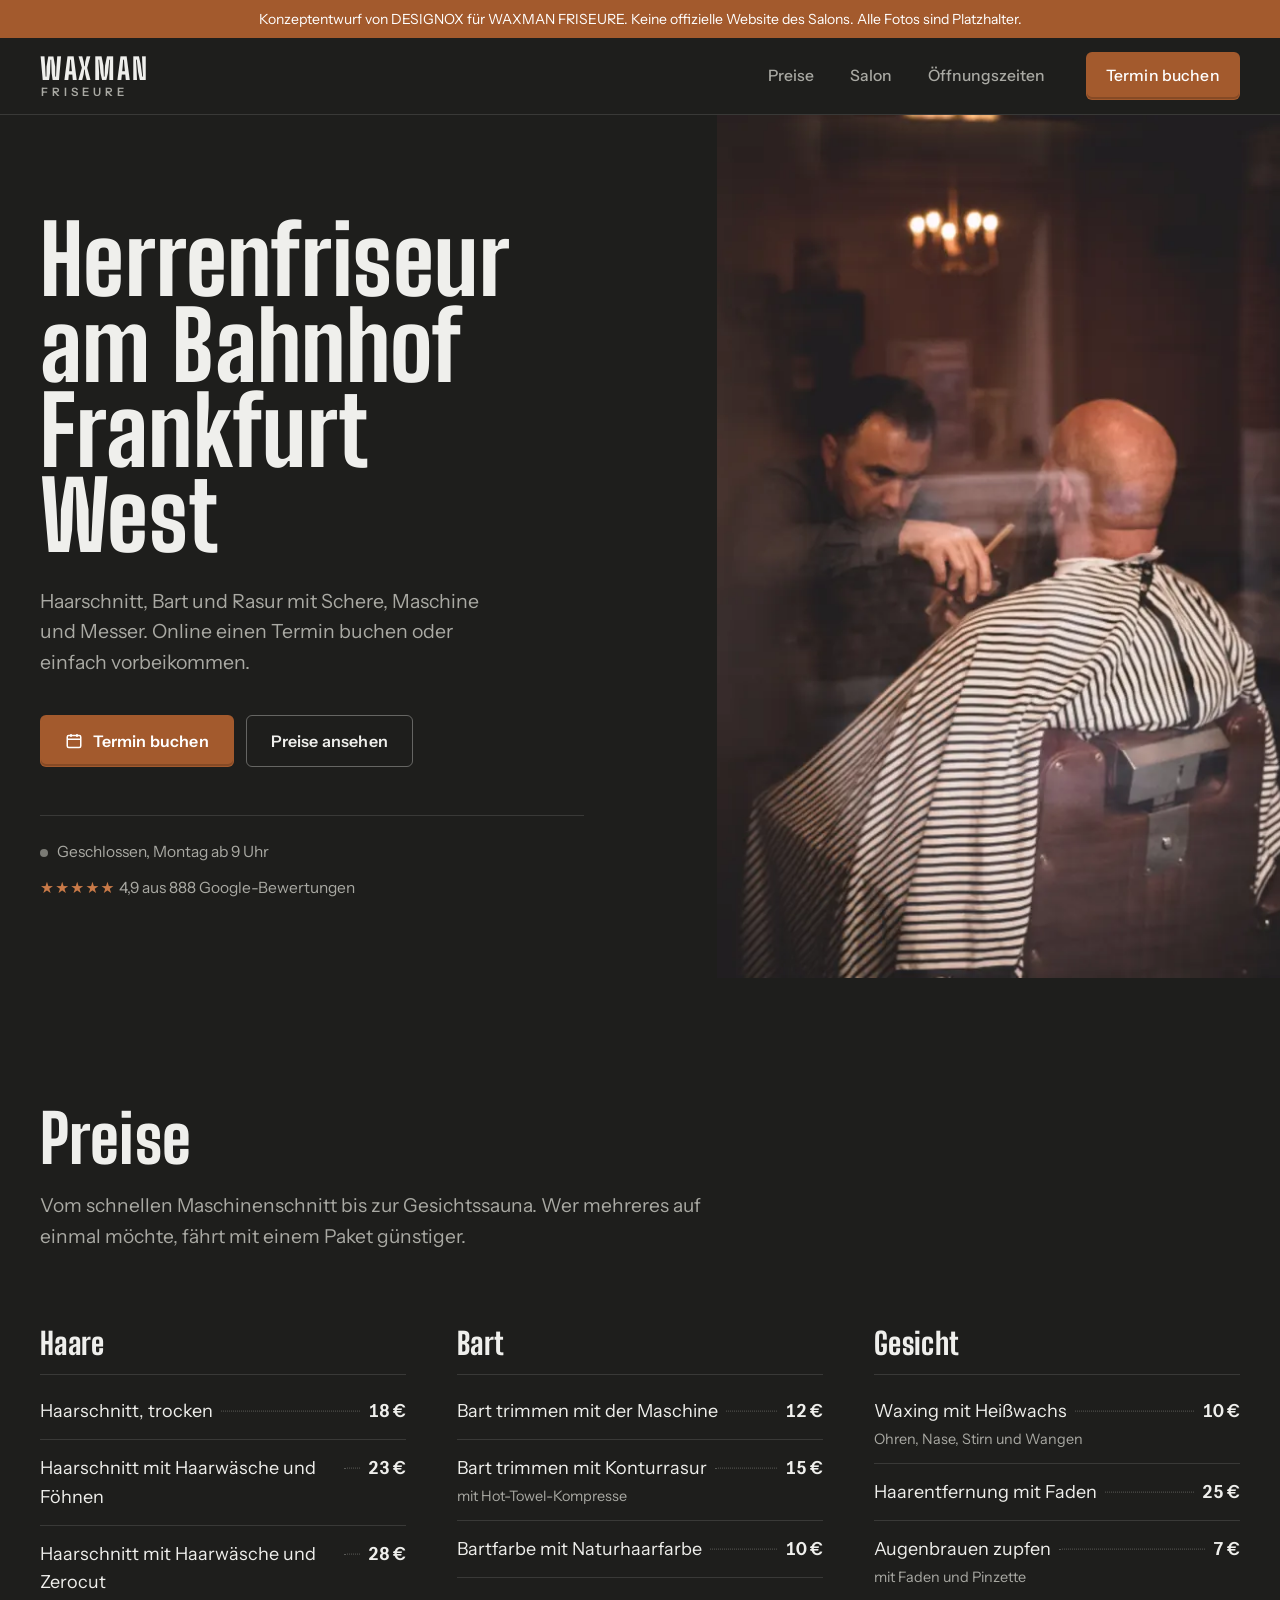
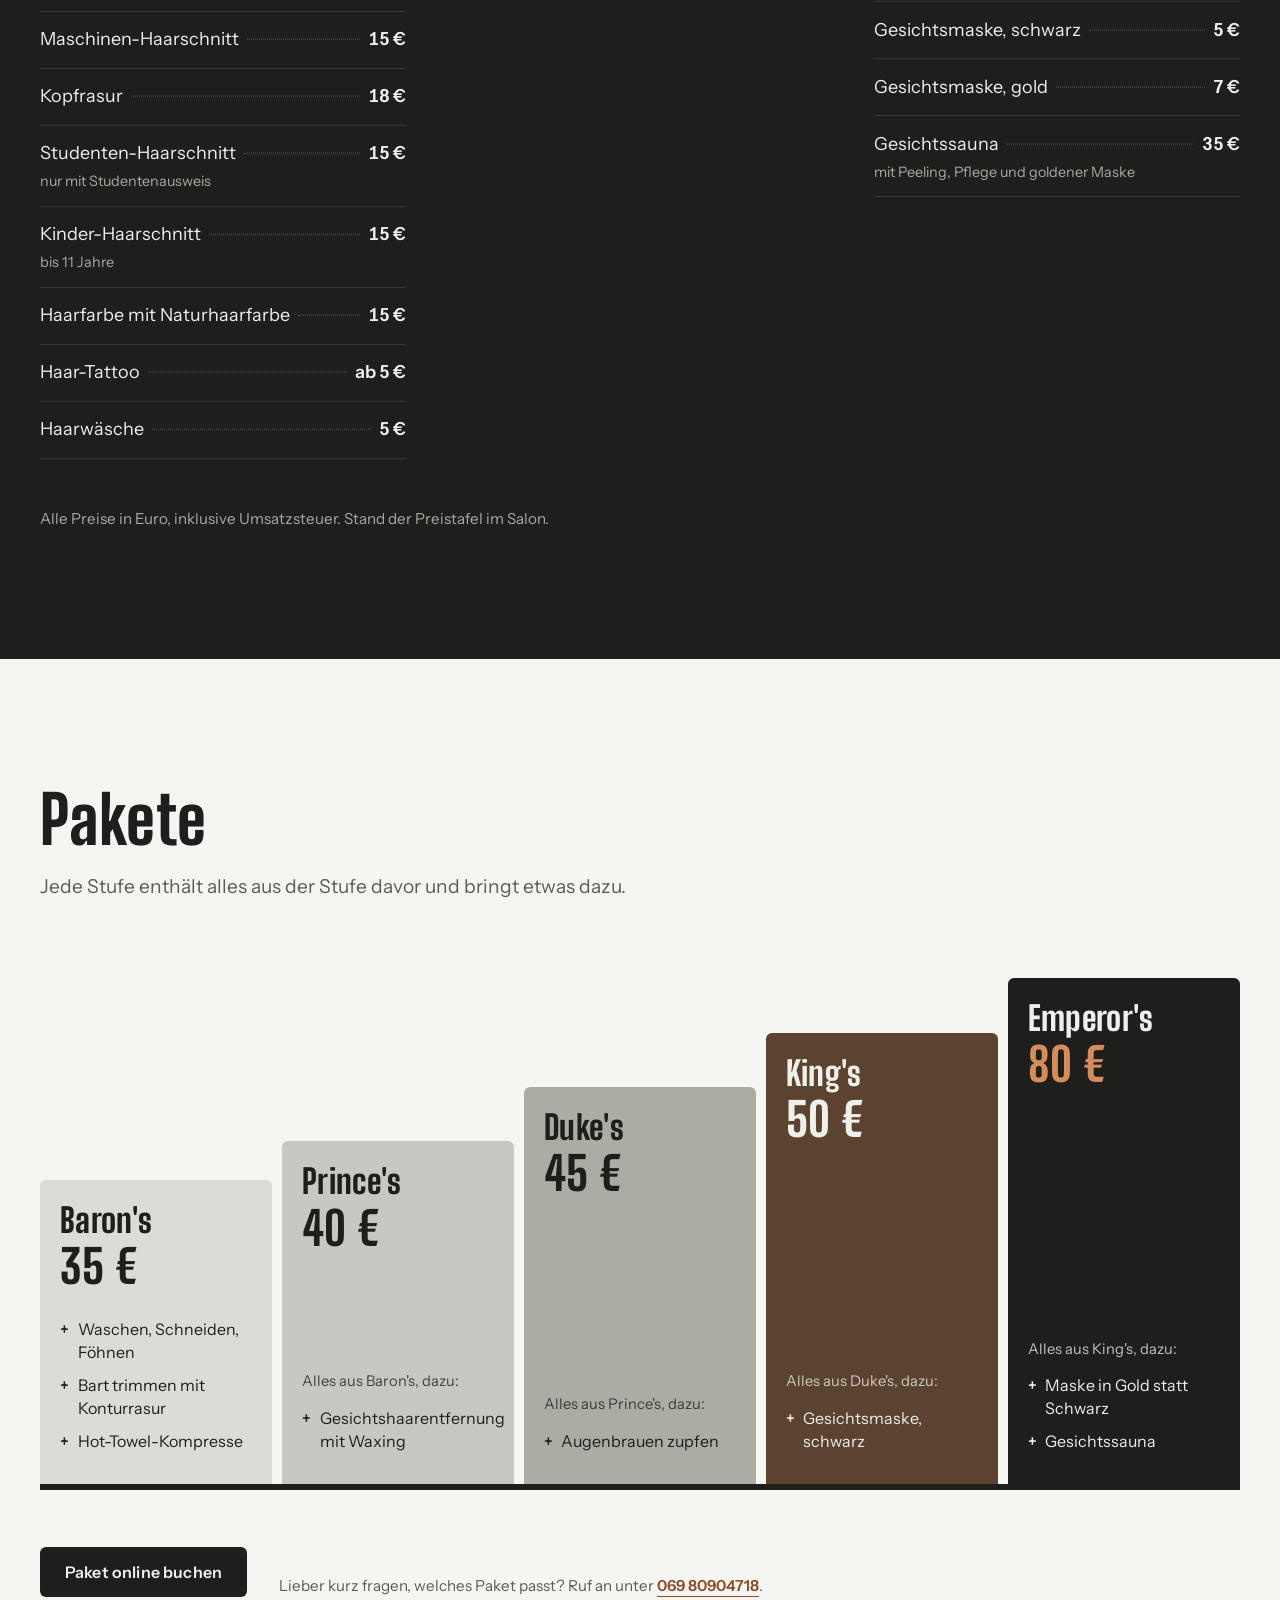
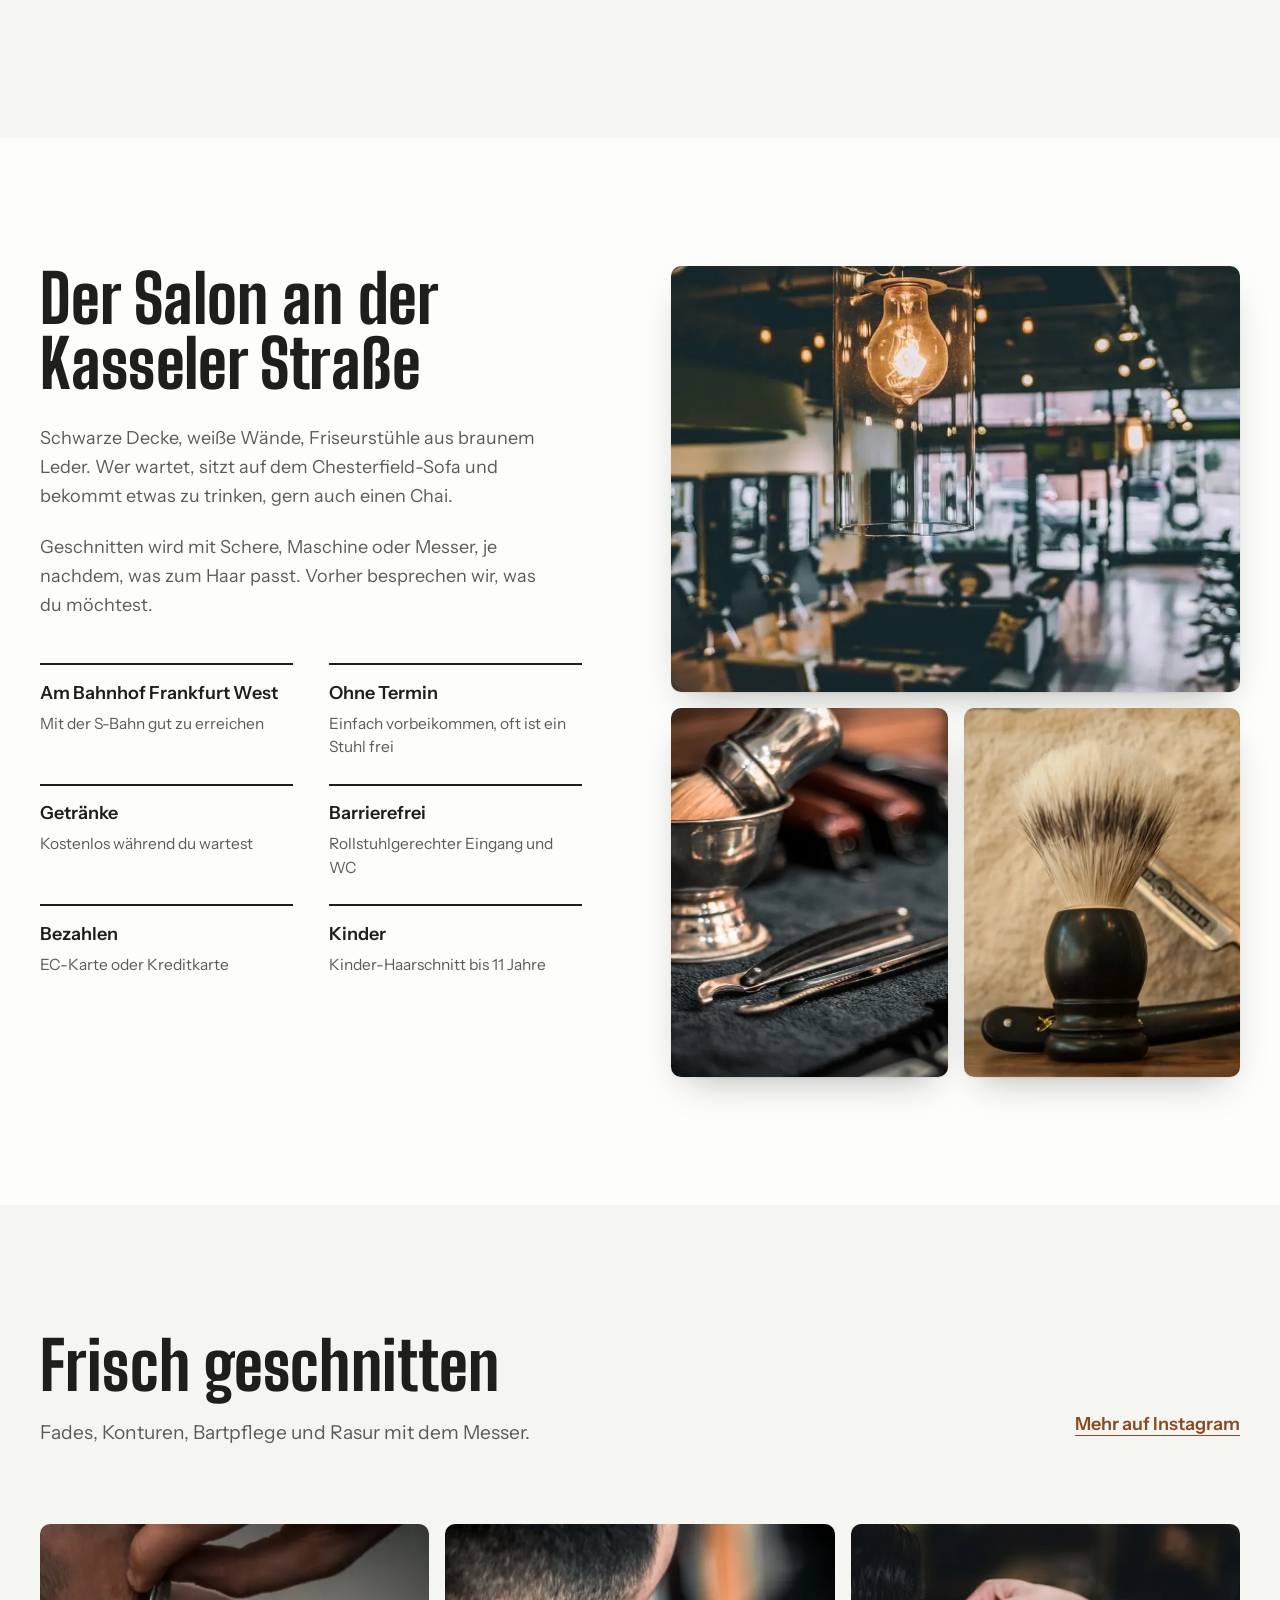
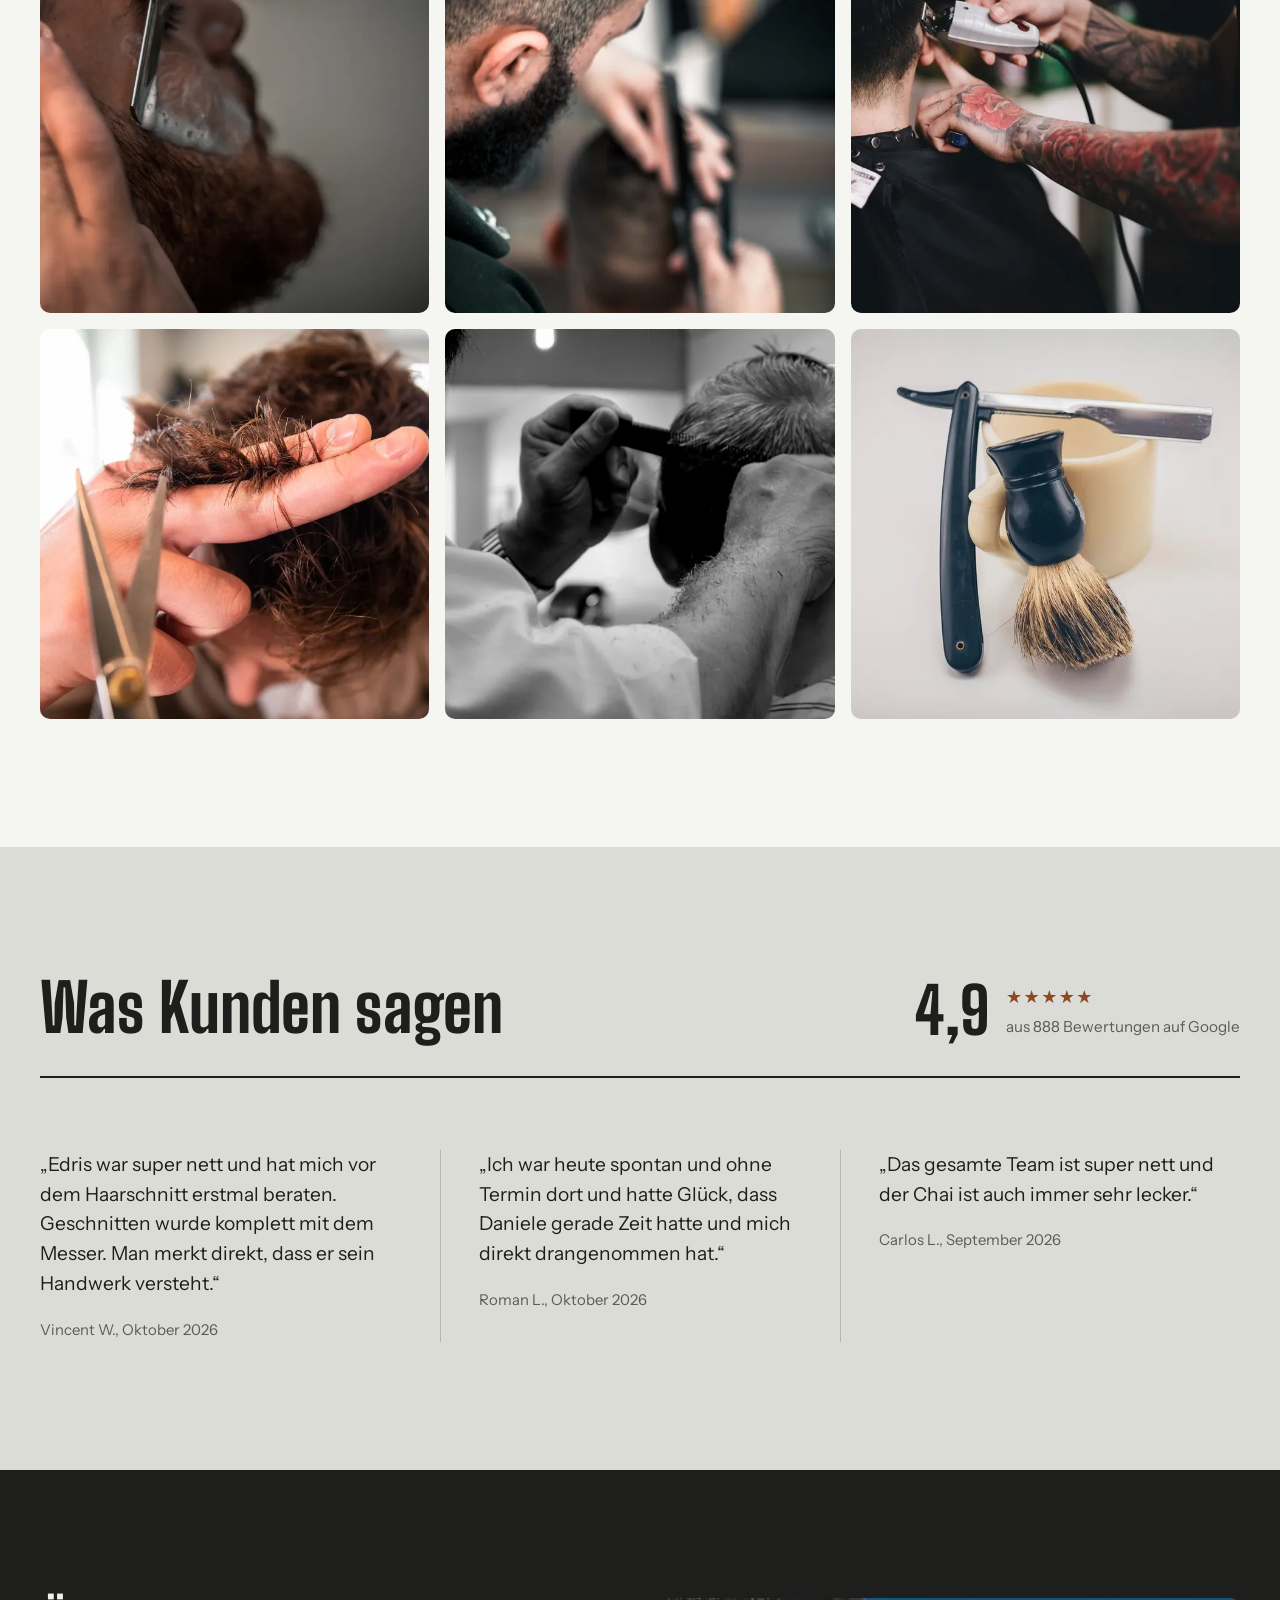
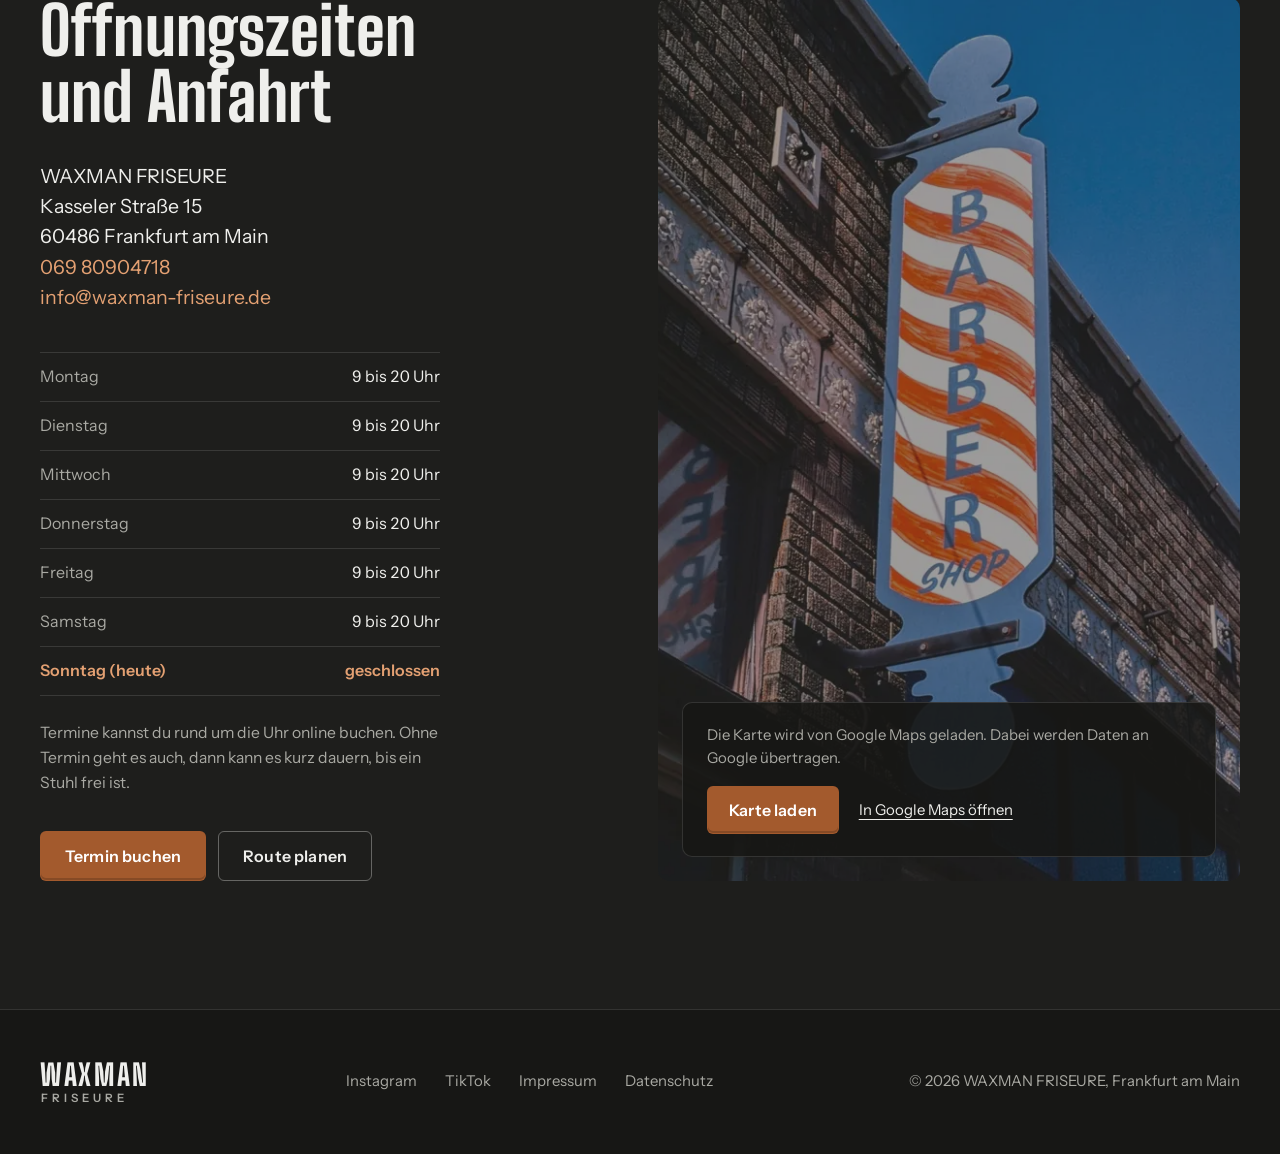
==== commit de6d927c: "Replace Google Maps photos in the Waxman demo with CC0 placeholders The demo used photos from the sa" ====
--- a/demos/waxman-friseure/index.html
+++ b/demos/waxman-friseure/index.html
@@ -24,7 +24,7 @@
 <meta name="theme-color" content="#1e1e1c">
 <meta name="format-detection" content="telephone=yes">
 <link rel="icon" href="data:image/svg+xml,%3Csvg xmlns='http://www.w3.org/2000/svg' viewBox='0 0 64 64'%3E%3Crect width='64' height='64' rx='10' fill='%231e1e1c'/%3E%3Cpath d='M14 18l9 28 9-22 9 22 9-28' fill='none' stroke='%23fdfdfb' stroke-width='5' stroke-linejoin='round'/%3E%3C/svg%3E">
-<link rel="preload" as="image" type="image/webp" imagesrcset="img/hero-700.webp 700w, img/hero.webp 1200w" imagesizes="(max-width: 980px) 100vw, 46vw" fetchpriority="high">
+<link rel="preload" as="image" type="image/webp" imagesrcset="img/hero-700.webp 700w, img/hero.webp 960w" imagesizes="(max-width: 980px) 100vw, 46vw" fetchpriority="high">
 <link rel="preload" href="fonts/big-shoulders-display-latin.woff2" as="font" type="font/woff2" crossorigin>
 <link rel="preload" href="fonts/instrument-sans-latin.woff2" as="font" type="font/woff2" crossorigin>
 <link rel="stylesheet" href="fonts/fonts.css">
@@ -37,9 +37,7 @@
   "description": "Herrenfriseur am Bahnhof Frankfurt West: Haarschnitt, Bart, Rasur und Gesichtspflege.",
   "url": "https://designox-waxman-friseure.vercel.app/",
   "image": [
-    "https://designox-waxman-friseure.vercel.app/img/og-image.jpg",
-    "https://designox-waxman-friseure.vercel.app/img/hero.jpg",
-    "https://designox-waxman-friseure.vercel.app/img/salon.jpg"
+    "https://designox-waxman-friseure.vercel.app/img/og-image.jpg"
   ],
   "telephone": "+49 69 80904718",
   "email": "info@waxman-friseure.de",
@@ -374,7 +372,7 @@
 </head>
 <body>
 <a class="skip" href="#inhalt">Zum Inhalt springen</a>
-<div class="demo-note" role="note">Konzeptentwurf von DESIGNOX für WAXMAN FRISEURE. Keine offizielle Website des Salons.</div>
+<div class="demo-note" role="note">Konzeptentwurf von DESIGNOX für WAXMAN FRISEURE. Keine offizielle Website des Salons. Alle Fotos sind Platzhalter.</div>
 
 <header class="site-header">
   <div class="nav-backdrop" id="nav-backdrop"></div>
@@ -409,8 +407,7 @@
         </div>
       </div>
       <figure class="hero-media">
-        <picture><source type="image/webp" srcset="img/hero-700.webp 700w, img/hero.webp 1200w" sizes="(max-width: 980px) 100vw, 46vw"><img src="img/hero.jpg" srcset="img/hero-700.jpg 700w, img/hero.jpg 1200w" sizes="(max-width: 980px) 100vw, 46vw" width="1200" height="1500" alt="Ladenfront von WAXMAN FRISEURE am Abend mit beleuchtetem Schriftzug und großen Schaufenstern" fetchpriority="high"></picture>
-        <figcaption>Kasseler Straße 15, am Abend</figcaption>
+        <picture><source type="image/webp" srcset="img/hero-700.webp 700w, img/hero.webp 960w" sizes="(max-width: 980px) 100vw, 46vw"><img src="img/hero.jpg" srcset="img/hero-700.jpg 700w, img/hero.jpg 960w" sizes="(max-width: 980px) 100vw, 46vw" width="960" height="1200" alt="Kunde im Friseurstuhl von hinten, der Barbier arbeitet im warmen Licht des Ladens" fetchpriority="high"></picture>
       </figure>
     </div>
   </section>
@@ -525,9 +522,9 @@
         </dl>
       </div>
       <div class="collage">
-        <figure class="wide"><picture><source type="image/webp" srcset="img/salon-800.webp 800w, img/salon.webp 1400w" sizes="(max-width: 980px) 100vw, 50vw"><img src="img/salon.jpg" srcset="img/salon-800.jpg 800w, img/salon.jpg 1400w" sizes="(max-width: 980px) 100vw, 50vw" width="1400" height="1050" loading="lazy" decoding="async" alt="Salon mit schwarzer Decke, Spiegeln, Waschbecken und Friseurstühlen aus braunem Leder"></picture><figcaption>Der Salon</figcaption></figure>
-        <figure class="tall"><picture><source type="image/webp" srcset="img/uhr.webp"><img src="img/uhr.jpg" width="800" height="800" loading="lazy" decoding="async" alt="Wanduhr aus dunklem Holz mit dem WAXMAN-Logo"></picture></figure>
-        <figure class="tall"><picture><source type="image/webp" srcset="img/sofa.webp"><img src="img/sofa.jpg" width="700" height="933" loading="lazy" decoding="async" alt="Kunde wartet auf einem braunen Chesterfield-Sofa, im Hintergrund die Friseurplätze"></picture><figcaption>Warten auf dem Sofa</figcaption></figure>
+        <figure class="wide"><picture><source type="image/webp" srcset="img/salon.webp"><img src="img/salon.jpg" width="768" height="576" loading="lazy" decoding="async" alt="Barbershop mit Glühbirnen an der Decke, Friseurstühlen und großen Fenstern"></picture></figure>
+        <figure class="tall"><picture><source type="image/webp" srcset="img/uhr.webp"><img src="img/uhr.jpg" width="480" height="640" loading="lazy" decoding="async" alt="Rasierschale mit Pinsel, Rasiermesser und Aufsätze für die Maschine auf einem dunklen Tuch"></picture></figure>
+        <figure class="tall"><picture><source type="image/webp" srcset="img/sofa.webp"><img src="img/sofa.jpg" width="597" height="796" loading="lazy" decoding="async" alt="Rasierpinsel und Rasiermesser vor einer hellen Steinwand"></picture></figure>
       </div>
     </div>
   </section>
@@ -537,17 +534,17 @@
       <div class="section-head">
         <div>
           <h2 id="schnitte-h">Frisch geschnitten</h2>
-          <p>Fades, Konturen und Schnitte mit Textur, direkt aus dem Salon fotografiert.</p>
+          <p>Fades, Konturen, Bartpflege und Rasur mit dem Messer.</p>
         </div>
         <a class="text-link" href="https://www.instagram.com/waxman_friseure_ffm" target="_blank" rel="noopener noreferrer">Mehr auf Instagram</a>
       </div>
       <ul class="cuts">
-        <li><picture><source type="image/webp" srcset="img/schnitt-1.webp"><img src="img/schnitt-1.jpg" width="640" height="640" loading="lazy" decoding="async" alt="Fade an den Seiten mit längerem Deckhaar und gepflegtem Bart, von hinten seitlich"></picture></li>
-        <li><picture><source type="image/webp" srcset="img/schnitt-2.webp"><img src="img/schnitt-2.jpg" width="640" height="640" loading="lazy" decoding="async" alt="Lockiges Deckhaar mit kurzem Übergang an Schläfe und Nacken"></picture></li>
-        <li><picture><source type="image/webp" srcset="img/schnitt-3.webp"><img src="img/schnitt-3.jpg" width="640" height="640" loading="lazy" decoding="async" alt="Kunde im Friseurstuhl von hinten, Fade mit zur Seite gekämmtem Deckhaar"></picture></li>
-        <li><picture><source type="image/webp" srcset="img/schnitt-4.webp"><img src="img/schnitt-4.jpg" width="640" height="640" loading="lazy" decoding="async" alt="Friseur arbeitet mit der Maschine an einem hohen Fade, Kunde mit Vollbart"></picture></li>
-        <li><picture><source type="image/webp" srcset="img/schnitt-5.webp"><img src="img/schnitt-5.jpg" width="640" height="640" loading="lazy" decoding="async" alt="Kunde fotografiert seinen neuen Schnitt mit Locken oben und kurzen Seiten"></picture></li>
-        <li><picture><source type="image/webp" srcset="img/schnitt-6.webp"><img src="img/schnitt-6.jpg" width="640" height="640" loading="lazy" decoding="async" alt="Seitenscheitel mit Fade, Kunde sitzt im Salon"></picture></li>
+        <li><picture><source type="image/webp" srcset="img/schnitt-1.webp"><img src="img/schnitt-1.jpg" width="640" height="640" loading="lazy" decoding="async" alt="Bartkontur wird mit dem Rasiermesser nachgezogen"></picture></li>
+        <li><picture><source type="image/webp" srcset="img/schnitt-2.webp"><img src="img/schnitt-2.jpg" width="640" height="640" loading="lazy" decoding="async" alt="Barbier arbeitet mit der Maschine am Hinterkopf eines Kunden"></picture></li>
+        <li><picture><source type="image/webp" srcset="img/schnitt-3.webp"><img src="img/schnitt-3.jpg" width="640" height="640" loading="lazy" decoding="async" alt="Nacken wird mit der Haarschneidemaschine ausrasiert"></picture></li>
+        <li><picture><source type="image/webp" srcset="img/schnitt-4.webp"><img src="img/schnitt-4.jpg" width="640" height="640" loading="lazy" decoding="async" alt="Haarspitzen werden zwischen den Fingern mit der Schere geschnitten"></picture></li>
+        <li><picture><source type="image/webp" srcset="img/schnitt-5.webp"><img src="img/schnitt-5.jpg" width="640" height="640" loading="lazy" decoding="async" alt="Schwarz-Weiß-Aufnahme: Seitenpartie wird mit Kamm und Schere geschnitten"></picture></li>
+        <li><picture><source type="image/webp" srcset="img/schnitt-6.webp"><img src="img/schnitt-6.jpg" width="640" height="640" loading="lazy" decoding="async" alt="Rasiermesser, Rasierpinsel und Rasierseife"></picture></li>
       </ul>
     </div>
   </section>
@@ -607,7 +604,7 @@
         </div>
       </div>
       <div class="map" id="map">
-        <picture><source type="image/webp" srcset="img/aussen.webp"><img src="img/aussen.jpg" width="720" height="960" loading="lazy" decoding="async" alt="Ladenfront bei Tag mit WAXMAN-Schriftzug über dem Schaufenster"></picture>
+        <picture><source type="image/webp" srcset="img/aussen.webp"><img src="img/aussen.jpg" width="683" height="911" loading="lazy" decoding="async" alt="Barber-Schild an einer Hauswand vor blauem Himmel"></picture>
         <div class="map-consent">
           <p>Die Karte wird von Google Maps geladen. Dabei werden Daten an Google übertragen.</p>
           <div class="row">
